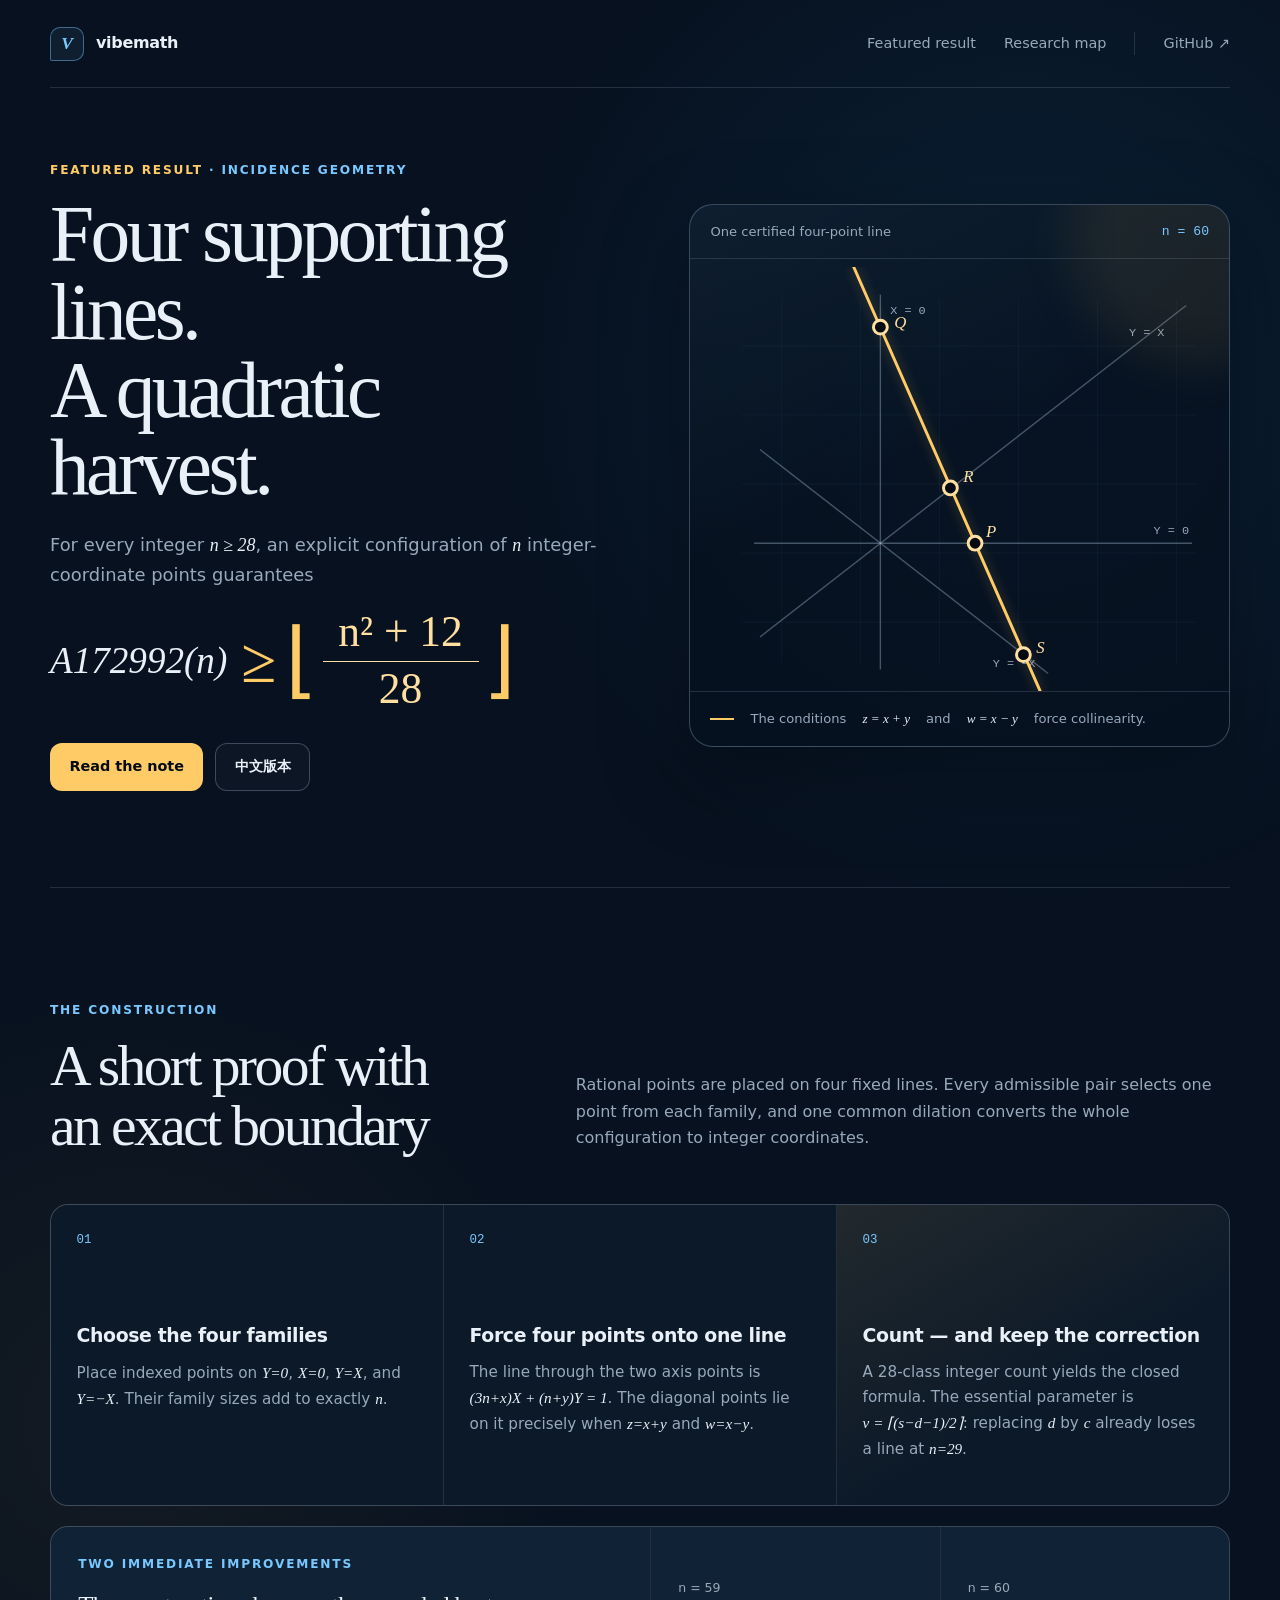
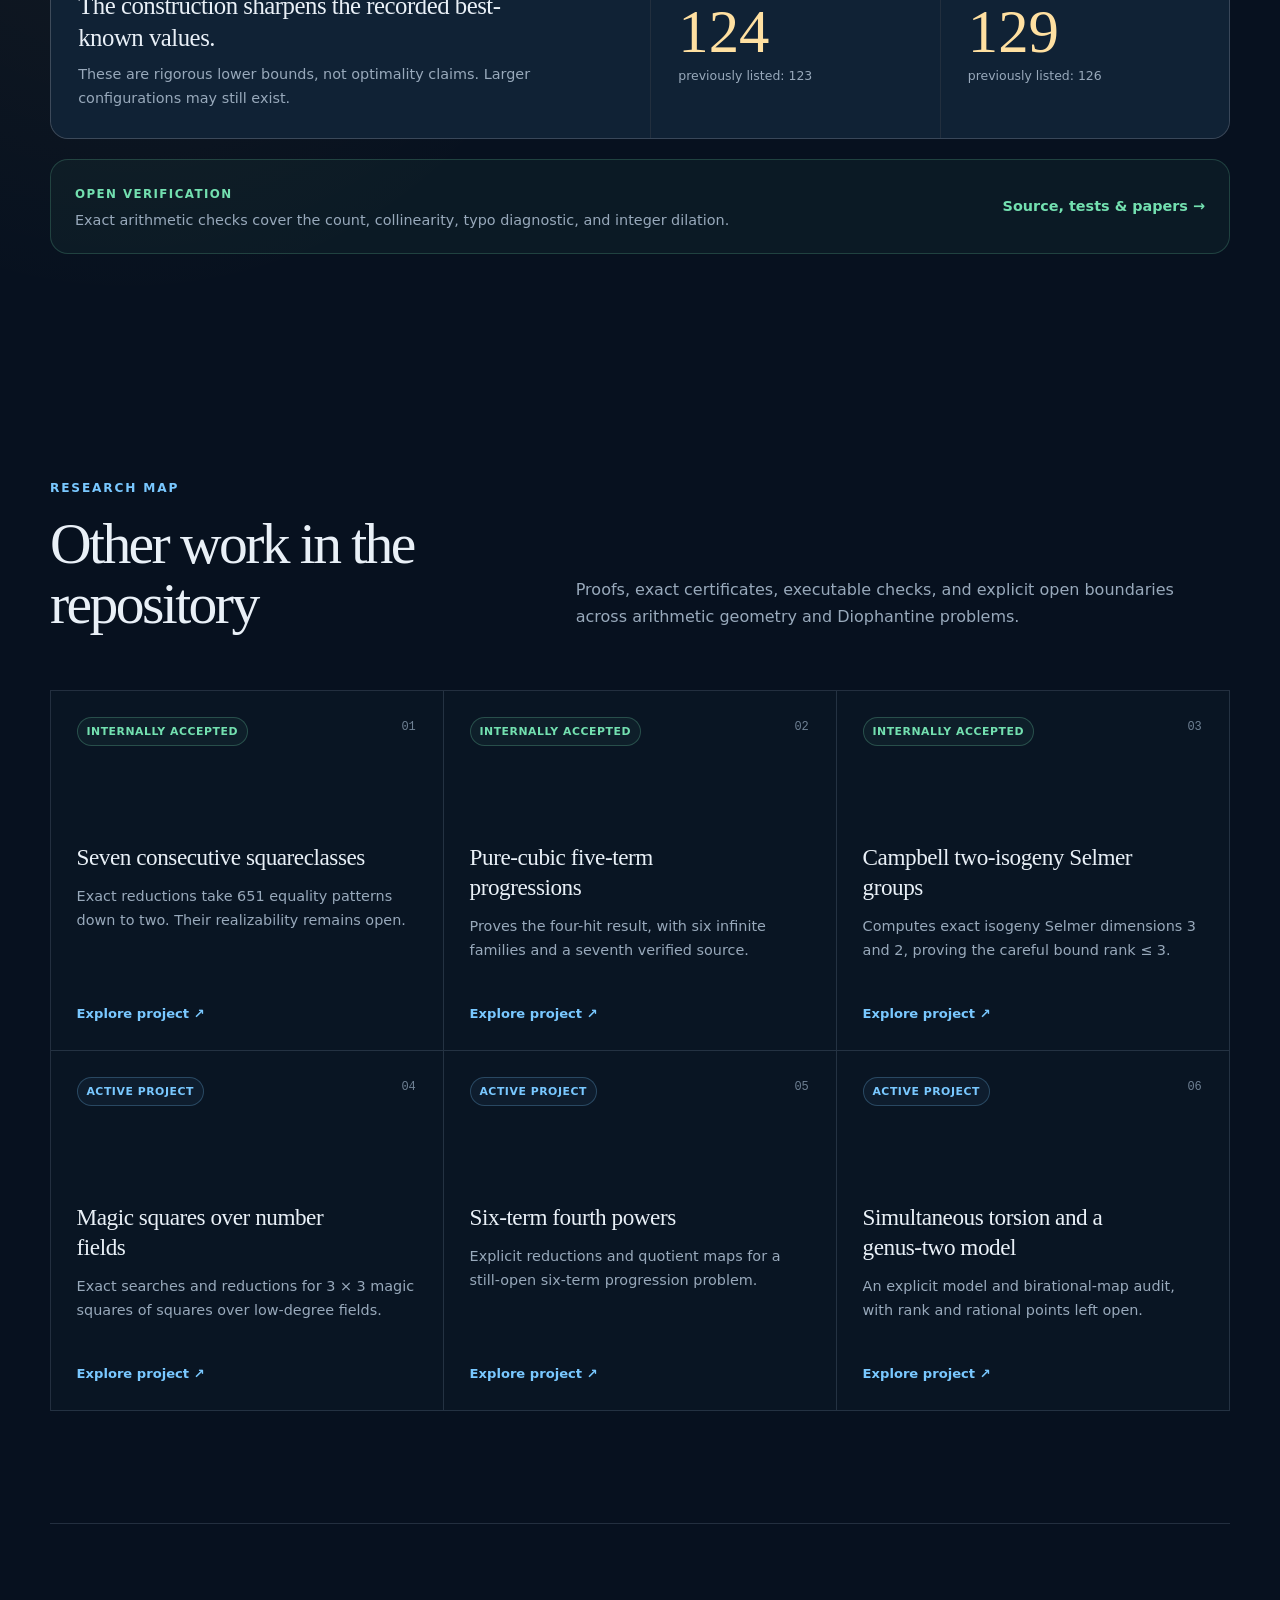
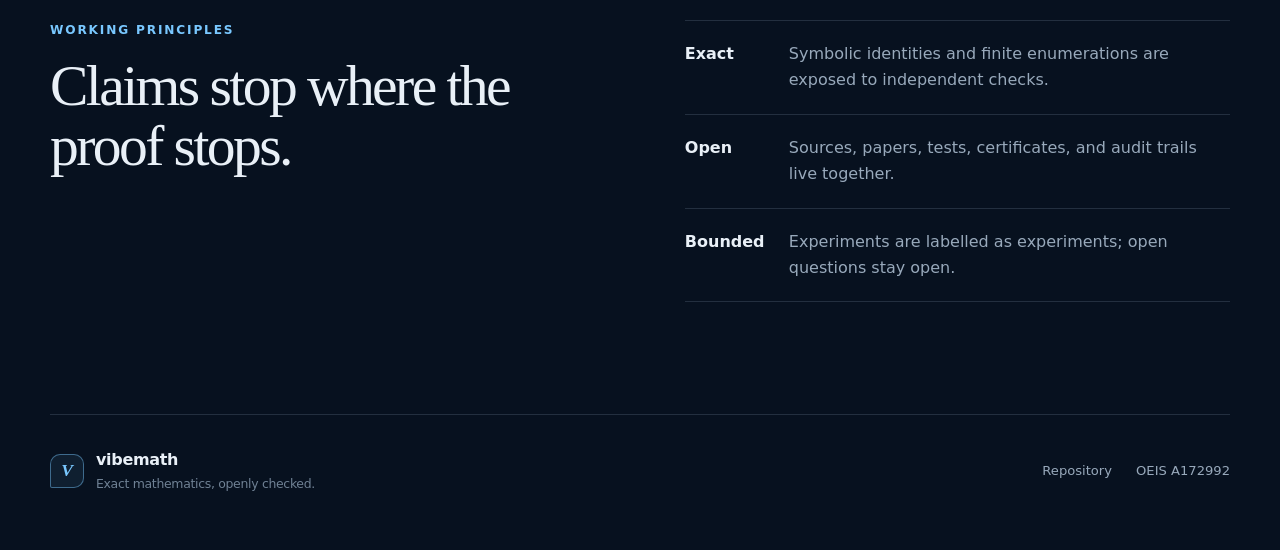
==== docs/index.html @ 11a8ab62 "Add GitHub Pages research site" ====
<!doctype html>
<html lang="en">
  <head>
    <meta charset="utf-8" />
    <meta name="viewport" content="width=device-width, initial-scale=1" />
    <meta name="description" content="Vibemath: open mathematical research, exact certificates, and a new four-point-line construction for OEIS A172992." />
    <meta name="theme-color" content="#07111f" />
    <title>Vibemath — Exact mathematics, openly checked</title>
    <link rel="icon" href="favicon.svg" type="image/svg+xml" />
    <link rel="stylesheet" href="styles.css" />
  </head>
  <body>
    <a class="skip-link" href="#content">Skip to content</a>
    <header class="site-header">
      <a class="brand" href="#top" aria-label="Vibemath home"><span class="brand-mark" aria-hidden="true">V</span><span>vibemath</span></a>
      <nav aria-label="Primary navigation">
        <a href="#result">Featured result</a>
        <a href="#research">Research map</a>
        <a class="nav-github" href="https://github.com/lixiang90/vibemath" rel="noreferrer">GitHub <span aria-hidden="true">↗</span></a>
      </nav>
    </header>

    <main id="content">
      <section class="hero" id="top" aria-labelledby="hero-title">
        <div class="hero-copy">
          <p class="eyebrow"><span>Featured result</span> · Incidence geometry</p>
          <h1 id="hero-title">Four supporting lines.<br />A quadratic harvest.</h1>
          <p class="hero-lede">For every integer <span class="math">n ≥ 28</span>, an explicit configuration of <span class="math">n</span> integer-coordinate points guarantees</p>
          <div class="formula" aria-label="A172992 of n is at least the floor of n squared plus twelve over twenty-eight">
            <span class="math-name">A172992(n)</span><span class="formula-sign">≥</span><span class="floor">⌊</span><span class="fraction"><span>n² + 12</span><span>28</span></span><span class="floor">⌋</span>
          </div>
          <div class="hero-actions">
            <a class="button button-primary" href="papers/a172992-construction.pdf">Read the note</a>
            <a class="button button-secondary" href="papers/a172992-construction-zh.pdf">中文版本</a>
          </div>
        </div>

        <figure class="construction-card" aria-labelledby="construction-caption">
          <div class="diagram-header"><span>One certified four-point line</span><span class="diagram-index">n = 60</span></div>
          <svg viewBox="0 0 520 430" role="img" aria-labelledby="diagram-title diagram-desc">
            <title id="diagram-title">Four supporting lines and one four-point transversal</title>
            <desc id="diagram-desc">Points P, Q, R, and S lie respectively on the horizontal axis, vertical axis, and two diagonal lines. A gold line passes through all four points.</desc>
            <g class="grid-lines" aria-hidden="true">
              <path d="M40 80H500M40 150H500M40 220H500M40 290H500M40 360H500" />
              <path d="M80 32V404M160 32V404M240 32V404M320 32V404M400 32V404M480 32V404" />
            </g>
            <g class="supports" aria-hidden="true">
              <path d="M52 280H496" /><path d="M180 28V408" /><path d="M58 375L490 39" /><path d="M58 185L350 412" />
            </g>
            <g class="support-labels" aria-hidden="true">
              <text x="457" y="271">Y = 0</text><text x="190" y="48">X = 0</text><text x="432" y="70">Y = X</text><text x="294" y="406">Y = −X</text>
            </g>
            <path class="four-line" d="M153 0L342 430" aria-hidden="true" />
            <g class="points">
              <circle cx="276" cy="280" r="7" /><circle cx="180" cy="61" r="7" /><circle cx="251" cy="224" r="7" /><circle cx="325" cy="393" r="7" />
            </g>
            <g class="point-labels" aria-hidden="true">
              <text x="287" y="274">P</text><text x="194" y="62">Q</text><text x="264" y="218">R</text><text x="338" y="391">S</text>
            </g>
          </svg>
          <figcaption id="construction-caption"><span class="legend-line" aria-hidden="true"></span>The conditions <span class="math">z = x + y</span> and <span class="math">w = x − y</span> force collinearity.</figcaption>
        </figure>
      </section>

      <section class="result-section" id="result" aria-labelledby="result-title">
        <div class="section-heading">
          <p class="eyebrow">The construction</p>
          <h2 id="result-title">A short proof with an exact boundary</h2>
          <p>Rational points are placed on four fixed lines. Every admissible pair selects one point from each family, and one common dilation converts the whole configuration to integer coordinates.</p>
        </div>
        <div class="result-grid">
          <article class="proof-card">
            <span class="step">01</span><h3>Choose the four families</h3>
            <p>Place indexed points on <span class="math">Y=0</span>, <span class="math">X=0</span>, <span class="math">Y=X</span>, and <span class="math">Y=−X</span>. Their family sizes add to exactly <span class="math">n</span>.</p>
          </article>
          <article class="proof-card">
            <span class="step">02</span><h3>Force four points onto one line</h3>
            <p>The line through the two axis points is <span class="equation">(3n+x)X + (n+y)Y = 1</span>. The diagonal points lie on it precisely when <span class="math">z=x+y</span> and <span class="math">w=x−y</span>.</p>
          </article>
          <article class="proof-card proof-card-accent">
            <span class="step">03</span><h3>Count — and keep the correction</h3>
            <p>A 28-class integer count yields the closed formula. The essential parameter is <span class="equation">v = ⌈(s−d−1)/2⌉</span>: replacing <span class="math">d</span> by <span class="math">c</span> already loses a line at <span class="math">n=29</span>.</p>
          </article>
        </div>

        <div class="milestones" aria-label="New lower bounds">
          <div class="milestone-copy">
            <p class="eyebrow">Two immediate improvements</p>
            <h3>The construction sharpens the recorded best-known values.</h3>
            <p>These are rigorous lower bounds, not optimality claims. Larger configurations may still exist.</p>
          </div>
          <div class="milestone-stat"><span class="stat-label">n = 59</span><strong>124</strong><span>previously listed: 123</span></div>
          <div class="milestone-stat"><span class="stat-label">n = 60</span><strong>129</strong><span>previously listed: 126</span></div>
        </div>

        <div class="evidence-strip">
          <div><span class="evidence-kicker">Open verification</span><p>Exact arithmetic checks cover the count, collinearity, typo diagnostic, and integer dilation.</p></div>
          <a href="https://github.com/lixiang90/vibemath/tree/main/incidence-geometry/four-tree-orchard" rel="noreferrer">Source, tests &amp; papers <span aria-hidden="true">→</span></a>
        </div>
      </section>

      <section class="research-section" id="research" aria-labelledby="research-title">
        <div class="section-heading research-heading">
          <p class="eyebrow">Research map</p>
          <h2 id="research-title">Other work in the repository</h2>
          <p>Proofs, exact certificates, executable checks, and explicit open boundaries across arithmetic geometry and Diophantine problems.</p>
        </div>
        <div class="research-grid">
          <a class="research-card" href="https://github.com/lixiang90/vibemath/tree/main/square-progressions/seven-consecutive-squareclasses">
            <span class="status status-verified">Internally accepted</span><span class="card-number">01</span><h3>Seven consecutive squareclasses</h3><p>Exact reductions take 651 equality patterns down to two. Their realizability remains open.</p><span class="card-link">Explore project <span aria-hidden="true">↗</span></span>
          </a>
          <a class="research-card" href="https://github.com/lixiang90/vibemath/tree/main/powers-in-progressions/pure-cubic-five-term">
            <span class="status status-verified">Internally accepted</span><span class="card-number">02</span><h3>Pure-cubic five-term progressions</h3><p>Proves the four-hit result, with six infinite families and a seventh verified source.</p><span class="card-link">Explore project <span aria-hidden="true">↗</span></span>
          </a>
          <a class="research-card" href="https://github.com/lixiang90/vibemath/tree/main/elliptic-curve-progressions/campbell-two-isogeny-selmer">
            <span class="status status-verified">Internally accepted</span><span class="card-number">03</span><h3>Campbell two-isogeny Selmer groups</h3><p>Computes exact isogeny Selmer dimensions 3 and 2, proving the careful bound rank ≤ 3.</p><span class="card-link">Explore project <span aria-hidden="true">↗</span></span>
          </a>
          <a class="research-card" href="https://github.com/lixiang90/vibemath/tree/main/square-progressions/magic-squares-over-number-fields">
            <span class="status status-active">Active project</span><span class="card-number">04</span><h3>Magic squares over number fields</h3><p>Exact searches and reductions for 3 × 3 magic squares of squares over low-degree fields.</p><span class="card-link">Explore project <span aria-hidden="true">↗</span></span>
          </a>
          <a class="research-card" href="https://github.com/lixiang90/vibemath/tree/main/powers-in-progressions/fourth-powers-six-term">
            <span class="status status-active">Active project</span><span class="card-number">05</span><h3>Six-term fourth powers</h3><p>Explicit reductions and quotient maps for a still-open six-term progression problem.</p><span class="card-link">Explore project <span aria-hidden="true">↗</span></span>
          </a>
          <a class="research-card" href="https://github.com/lixiang90/vibemath/tree/main/powers-in-progressions/elliptic-simultaneous-torsion-c29">
            <span class="status status-active">Active project</span><span class="card-number">06</span><h3>Simultaneous torsion and a genus-two model</h3><p>An explicit model and birational-map audit, with rank and rational points left open.</p><span class="card-link">Explore project <span aria-hidden="true">↗</span></span>
          </a>
        </div>
      </section>

      <section class="principles" aria-labelledby="principles-title">
        <div><p class="eyebrow">Working principles</p><h2 id="principles-title">Claims stop where the proof stops.</h2></div>
        <div class="principle-list">
          <p><span>Exact</span> Symbolic identities and finite enumerations are exposed to independent checks.</p>
          <p><span>Open</span> Sources, papers, tests, certificates, and audit trails live together.</p>
          <p><span>Bounded</span> Experiments are labelled as experiments; open questions stay open.</p>
        </div>
      </section>
    </main>

    <footer>
      <div class="footer-brand"><span class="brand-mark" aria-hidden="true">V</span><div><strong>vibemath</strong><span>Exact mathematics, openly checked.</span></div></div>
      <div class="footer-links"><a href="https://github.com/lixiang90/vibemath">Repository</a><a href="https://oeis.org/A172992">OEIS A172992</a></div>
    </footer>
  </body>
</html>
---- docs/styles.css ----
:root {
  color-scheme: dark;
  --ink: #e9f0f7;
  --muted: #98a9bb;
  --faint: #6f8194;
  --night: #07111f;
  --night-deep: #040a12;
  --panel: #0c1928;
  --panel-light: #102235;
  --line: rgba(171, 195, 219, 0.17);
  --line-strong: rgba(171, 195, 219, 0.3);
  --blue: #79c8ff;
  --gold: #ffcb66;
  --gold-soft: #ffe0a1;
  --green: #73e0b0;
  --max: 1180px;
  --radius: 18px;
  --shadow: 0 28px 90px rgba(0, 0, 0, 0.28);
}

* { box-sizing: border-box; }
html { scroll-behavior: smooth; }

body {
  margin: 0;
  background:
    radial-gradient(circle at 80% 10%, rgba(31, 126, 192, 0.14), transparent 34rem),
    radial-gradient(circle at 10% 38%, rgba(255, 203, 102, 0.05), transparent 30rem),
    var(--night);
  color: var(--ink);
  font-family: Inter, ui-sans-serif, system-ui, -apple-system, BlinkMacSystemFont, "Segoe UI", sans-serif;
  font-size: 16px;
  line-height: 1.65;
  text-rendering: optimizeLegibility;
}

a { color: inherit; }

.skip-link {
  position: fixed;
  top: 0;
  left: 1rem;
  z-index: 100;
  padding: 0.65rem 1rem;
  background: var(--gold);
  color: var(--night-deep);
  transform: translateY(-120%);
  transition: transform 150ms ease;
}
.skip-link:focus { transform: translateY(0); }

.site-header {
  position: relative;
  z-index: 10;
  display: flex;
  align-items: center;
  justify-content: space-between;
  width: min(calc(100% - 40px), var(--max));
  min-height: 88px;
  margin: 0 auto;
  border-bottom: 1px solid var(--line);
}

.brand, .footer-brand {
  display: flex;
  align-items: center;
  gap: 0.75rem;
  color: var(--ink);
  font-weight: 700;
  letter-spacing: -0.02em;
  text-decoration: none;
}

.brand-mark {
  display: grid;
  width: 34px;
  height: 34px;
  place-items: center;
  border: 1px solid rgba(121, 200, 255, 0.45);
  border-radius: 10px 10px 10px 2px;
  background: rgba(121, 200, 255, 0.08);
  color: var(--blue);
  font-family: Georgia, "Times New Roman", serif;
  font-size: 1.1rem;
  font-style: italic;
}

nav { display: flex; align-items: center; gap: 1.75rem; }
nav a { color: var(--muted); font-size: 0.9rem; text-decoration: none; transition: color 150ms ease; }
nav a:hover, nav a:focus-visible { color: var(--ink); }
.nav-github { padding-left: 1.75rem; border-left: 1px solid var(--line); }
main { overflow: hidden; }

.hero {
  display: grid;
  grid-template-columns: minmax(0, 1.02fr) minmax(420px, 0.98fr);
  gap: clamp(2.5rem, 6vw, 6.25rem);
  align-items: center;
  width: min(calc(100% - 40px), var(--max));
  min-height: 720px;
  margin: 0 auto;
  padding: 72px 0 96px;
}

.eyebrow {
  margin: 0 0 1rem;
  color: var(--blue);
  font-size: 0.76rem;
  font-weight: 700;
  letter-spacing: 0.15em;
  text-transform: uppercase;
}
.eyebrow span { color: var(--gold); }
h1, h2, h3, p { margin-top: 0; }
h1, h2 { font-family: Georgia, "Times New Roman", serif; font-weight: 400; letter-spacing: -0.045em; }
h1 { max-width: 720px; margin-bottom: 1.4rem; font-size: clamp(3.25rem, 6.2vw, 6rem); line-height: 0.98; }
h2 { margin-bottom: 1rem; font-size: clamp(2.4rem, 4.5vw, 4rem); line-height: 1.04; }
h3 { font-size: 1.18rem; line-height: 1.3; letter-spacing: -0.02em; }
.hero-lede { max-width: 610px; margin-bottom: 1.25rem; color: var(--muted); font-size: 1.12rem; }
.math, .equation, .formula { font-family: Georgia, "Times New Roman", serif; }
.math, .equation { color: var(--ink); font-style: italic; }
.equation { white-space: nowrap; }

.formula {
  display: flex;
  align-items: center;
  gap: 0.3rem;
  min-height: 92px;
  margin: 1.3rem 0 2rem;
  color: var(--gold-soft);
  font-size: clamp(2.3rem, 5vw, 4.15rem);
  line-height: 1;
}
.math-name { margin-right: 0.55rem; color: var(--ink); font-size: 0.58em; font-style: italic; }
.formula-sign { margin-right: 0.25rem; color: var(--gold); }
.floor { color: var(--gold); font-size: 1.32em; font-weight: 300; }
.fraction { display: inline-flex; flex-direction: column; align-items: stretch; justify-content: center; font-size: 0.68em; text-align: center; }
.fraction span:first-child { padding: 0 0.36em 0.16em; border-bottom: 1px solid currentColor; }
.fraction span:last-child { padding-top: 0.12em; }

.hero-actions { display: flex; flex-wrap: wrap; gap: 0.75rem; }
.button {
  display: inline-flex;
  min-height: 48px;
  align-items: center;
  justify-content: center;
  padding: 0.7rem 1.15rem;
  border: 1px solid transparent;
  border-radius: 12px;
  font-size: 0.9rem;
  font-weight: 700;
  text-decoration: none;
  transition: transform 150ms ease, border-color 150ms ease, background 150ms ease;
}
.button:hover, .button:focus-visible { transform: translateY(-2px); }
.button-primary { background: var(--gold); color: var(--night-deep); }
.button-primary:hover, .button-primary:focus-visible { background: #ffd77f; }
.button-secondary { border-color: var(--line-strong); background: rgba(255,255,255,0.025); color: var(--ink); }
.button-secondary:hover, .button-secondary:focus-visible { border-color: rgba(121,200,255,0.6); background: rgba(121,200,255,0.07); }

.construction-card {
  position: relative;
  margin: 0;
  overflow: hidden;
  border: 1px solid var(--line-strong);
  border-radius: 24px;
  background: linear-gradient(155deg, rgba(121,200,255,0.07), transparent 45%), rgba(7,17,31,0.78);
  box-shadow: var(--shadow);
}
.construction-card::before { position: absolute; top: -100px; right: -100px; width: 260px; height: 260px; border-radius: 50%; background: rgba(255,203,102,0.08); content: ""; filter: blur(25px); }
.diagram-header, .construction-card figcaption { position: relative; z-index: 2; display: flex; align-items: center; justify-content: space-between; gap: 1rem; padding: 1rem 1.25rem; color: var(--muted); font-size: 0.82rem; }
.diagram-header { border-bottom: 1px solid var(--line); }
.diagram-index { color: var(--blue); font-family: ui-monospace, SFMono-Regular, Consolas, monospace; }
.construction-card svg { display: block; width: 100%; height: auto; padding: 0.5rem 0.8rem 0; }
.grid-lines path { fill: none; stroke: rgba(121,200,255,0.055); stroke-width: 1; }
.supports path { fill: none; stroke: rgba(171,195,219,0.38); stroke-width: 1.4; }
.support-labels text, .point-labels text { fill: var(--muted); font-family: ui-monospace, SFMono-Regular, Consolas, monospace; font-size: 12px; }
.four-line { fill: none; stroke: var(--gold); stroke-linecap: round; stroke-width: 3; filter: drop-shadow(0 0 6px rgba(255,203,102,0.35)); }
.points circle { fill: var(--night-deep); stroke: var(--gold-soft); stroke-width: 3; }
.point-labels text { fill: var(--gold-soft); font-family: Georgia, "Times New Roman", serif; font-size: 17px; font-style: italic; }
.construction-card figcaption { justify-content: flex-start; border-top: 1px solid var(--line); }
.legend-line { width: 24px; height: 2px; flex: 0 0 auto; background: var(--gold); }

.result-section, .research-section, .principles { width: min(calc(100% - 40px), var(--max)); margin: 0 auto; }
.result-section { padding: 112px 0; border-top: 1px solid var(--line); }
.section-heading { display: grid; grid-template-columns: minmax(0,0.8fr) minmax(340px,1.2fr); column-gap: 7vw; align-items: end; margin-bottom: 3rem; }
.section-heading .eyebrow { grid-column: 1 / -1; }
.section-heading h2 { margin-bottom: 0; }
.section-heading > p:last-child { margin-bottom: 0.25rem; color: var(--muted); }

.result-grid { display: grid; grid-template-columns: repeat(3,1fr); gap: 1px; overflow: hidden; border: 1px solid var(--line); border-radius: var(--radius); background: var(--line); }
.proof-card { min-height: 300px; padding: 1.6rem; background: var(--panel); }
.proof-card-accent { background: linear-gradient(150deg, rgba(255,203,102,0.09), transparent 60%), var(--panel); }
.proof-card .step { display: block; margin-bottom: 4.5rem; color: var(--blue); font-family: ui-monospace, SFMono-Regular, Consolas, monospace; font-size: 0.78rem; }
.proof-card h3 { margin-bottom: 0.8rem; }
.proof-card p { margin-bottom: 0; color: var(--muted); font-size: 0.95rem; }

.milestones { display: grid; grid-template-columns: 1.35fr 0.65fr 0.65fr; gap: 1px; margin-top: 1.25rem; overflow: hidden; border: 1px solid var(--line); border-radius: var(--radius); background: var(--line); }
.milestones > div { padding: 1.7rem; background: var(--panel-light); }
.milestone-copy h3 { max-width: 480px; margin-bottom: 0.55rem; font-family: Georgia, "Times New Roman", serif; font-size: 1.55rem; font-weight: 400; }
.milestone-copy p:last-child { margin-bottom: 0; color: var(--muted); font-size: 0.9rem; }
.milestone-stat { display: flex; flex-direction: column; justify-content: center; }
.stat-label, .milestone-stat > span:last-child { color: var(--muted); font-size: 0.78rem; }
.milestone-stat strong { margin: 0.2rem 0; color: var(--gold-soft); font-family: Georgia, "Times New Roman", serif; font-size: 3.8rem; font-weight: 400; line-height: 1; }

.evidence-strip { display: flex; align-items: center; justify-content: space-between; gap: 2rem; margin-top: 1.25rem; padding: 1.25rem 1.5rem; border: 1px solid rgba(115,224,176,0.2); border-radius: var(--radius); background: rgba(115,224,176,0.045); }
.evidence-kicker { color: var(--green); font-size: 0.74rem; font-weight: 700; letter-spacing: 0.12em; text-transform: uppercase; }
.evidence-strip p { margin: 0.2rem 0 0; color: var(--muted); font-size: 0.9rem; }
.evidence-strip a { flex: 0 0 auto; color: var(--green); font-size: 0.9rem; font-weight: 700; text-decoration: none; }

.research-section { padding: 112px 0; }
.research-heading { margin-bottom: 3.5rem; }
.research-grid { display: grid; grid-template-columns: repeat(3,1fr); border-top: 1px solid var(--line); border-left: 1px solid var(--line); }
.research-card { position: relative; min-height: 360px; padding: 1.6rem; border-right: 1px solid var(--line); border-bottom: 1px solid var(--line); background: rgba(12,25,40,0.52); text-decoration: none; transition: background 180ms ease, transform 180ms ease; }
.research-card:hover, .research-card:focus-visible { z-index: 2; background: rgba(16,34,53,0.92); outline: 1px solid rgba(121,200,255,0.4); transform: translateY(-3px); }
.status { display: inline-flex; padding: 0.28rem 0.55rem; border: 1px solid; border-radius: 999px; font-size: 0.68rem; font-weight: 700; letter-spacing: 0.05em; text-transform: uppercase; }
.status-verified { border-color: rgba(115,224,176,0.25); background: rgba(115,224,176,0.05); color: var(--green); }
.status-active { border-color: rgba(121,200,255,0.25); background: rgba(121,200,255,0.05); color: var(--blue); }
.card-number { position: absolute; top: 1.7rem; right: 1.7rem; color: var(--faint); font-family: ui-monospace, SFMono-Regular, Consolas, monospace; font-size: 0.75rem; }
.research-card h3 { max-width: 300px; margin: 6rem 0 0.8rem; font-family: Georgia, "Times New Roman", serif; font-size: 1.45rem; font-weight: 400; }
.research-card p { color: var(--muted); font-size: 0.9rem; }
.card-link { position: absolute; bottom: 1.6rem; left: 1.6rem; color: var(--blue); font-size: 0.82rem; font-weight: 700; }

.principles { display: grid; grid-template-columns: 1fr 1fr; gap: 7vw; align-items: start; padding: 96px 0 112px; border-top: 1px solid var(--line); }
.principles h2 { margin-bottom: 0; }
.principle-list p { display: grid; grid-template-columns: 88px 1fr; gap: 1rem; margin: 0; padding: 1.25rem 0; border-bottom: 1px solid var(--line); color: var(--muted); }
.principle-list p:first-child { border-top: 1px solid var(--line); }
.principle-list span { color: var(--ink); font-weight: 700; }

footer { display: flex; align-items: center; justify-content: space-between; gap: 2rem; width: min(calc(100% - 40px), var(--max)); margin: 0 auto; padding: 2rem 0 3.5rem; border-top: 1px solid var(--line); }
.footer-brand > div { display: flex; flex-direction: column; }
.footer-brand span:last-child { color: var(--faint); font-size: 0.78rem; font-weight: 400; }
.footer-links { display: flex; gap: 1.5rem; }
.footer-links a { color: var(--muted); font-size: 0.82rem; text-decoration: none; }
.footer-links a:hover, .footer-links a:focus-visible { color: var(--ink); }
:focus-visible { outline: 2px solid var(--gold); outline-offset: 4px; }

@media (max-width: 960px) {
  .hero { grid-template-columns: 1fr; min-height: auto; padding-top: 64px; }
  .hero-copy { max-width: 760px; }
  .construction-card { width: min(100%,650px); margin: 0 auto; }
  .section-heading, .principles { grid-template-columns: 1fr; gap: 1rem; }
  .section-heading > p:last-child { max-width: 680px; }
  .result-grid, .research-grid { grid-template-columns: repeat(2,1fr); }
  .proof-card:last-child { grid-column: 1 / -1; }
  .milestones { grid-template-columns: 1.25fr 0.75fr; }
  .milestone-copy { grid-row: span 2; }
}

@media (max-width: 680px) {
  .site-header { min-height: 72px; }
  nav { gap: 1rem; }
  nav a:not(.nav-github) { display: none; }
  .nav-github { padding-left: 0; border-left: 0; }
  .hero, .result-section, .research-section, .principles { width: min(calc(100% - 28px),var(--max)); }
  .hero { gap: 3rem; padding: 52px 0 72px; }
  h1 { font-size: clamp(3rem,14vw,4.2rem); }
  .formula { font-size: clamp(2rem,10vw,3.2rem); }
  .math-name { display: none; }
  .construction-card svg { padding-inline: 0; }
  .result-section, .research-section { padding: 80px 0; }
  .result-grid, .research-grid, .milestones { grid-template-columns: 1fr; }
  .proof-card:last-child, .milestone-copy { grid-column: auto; grid-row: auto; }
  .proof-card { min-height: 270px; }
  .proof-card .step { margin-bottom: 3rem; }
  .milestone-stat { min-height: 160px; }
  .evidence-strip { align-items: flex-start; flex-direction: column; }
  .research-card { min-height: 330px; }
  .principles { padding: 72px 0 80px; }
  footer { align-items: flex-start; flex-direction: column; width: min(calc(100% - 28px),var(--max)); }
}

@media (prefers-reduced-motion: reduce) {
  *, *::before, *::after { scroll-behavior: auto !important; transition-duration: 0.01ms !important; }
}
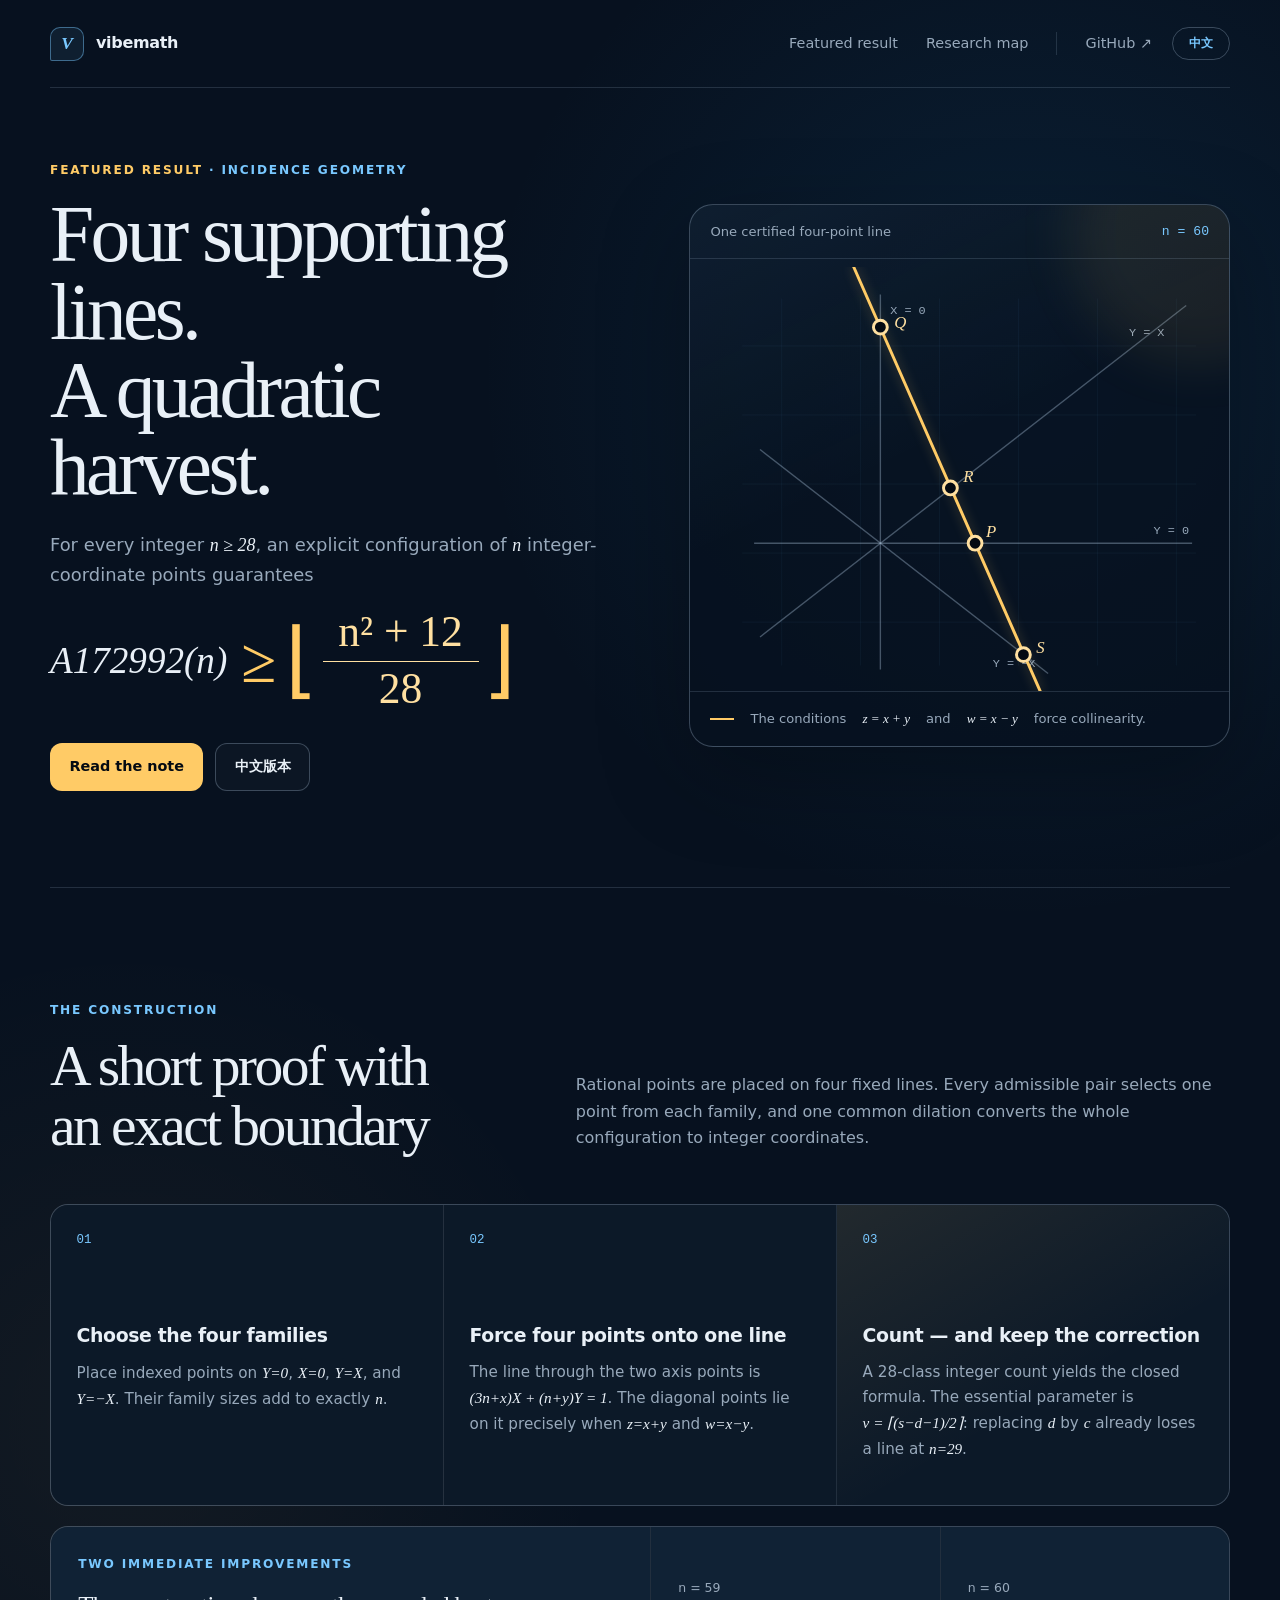
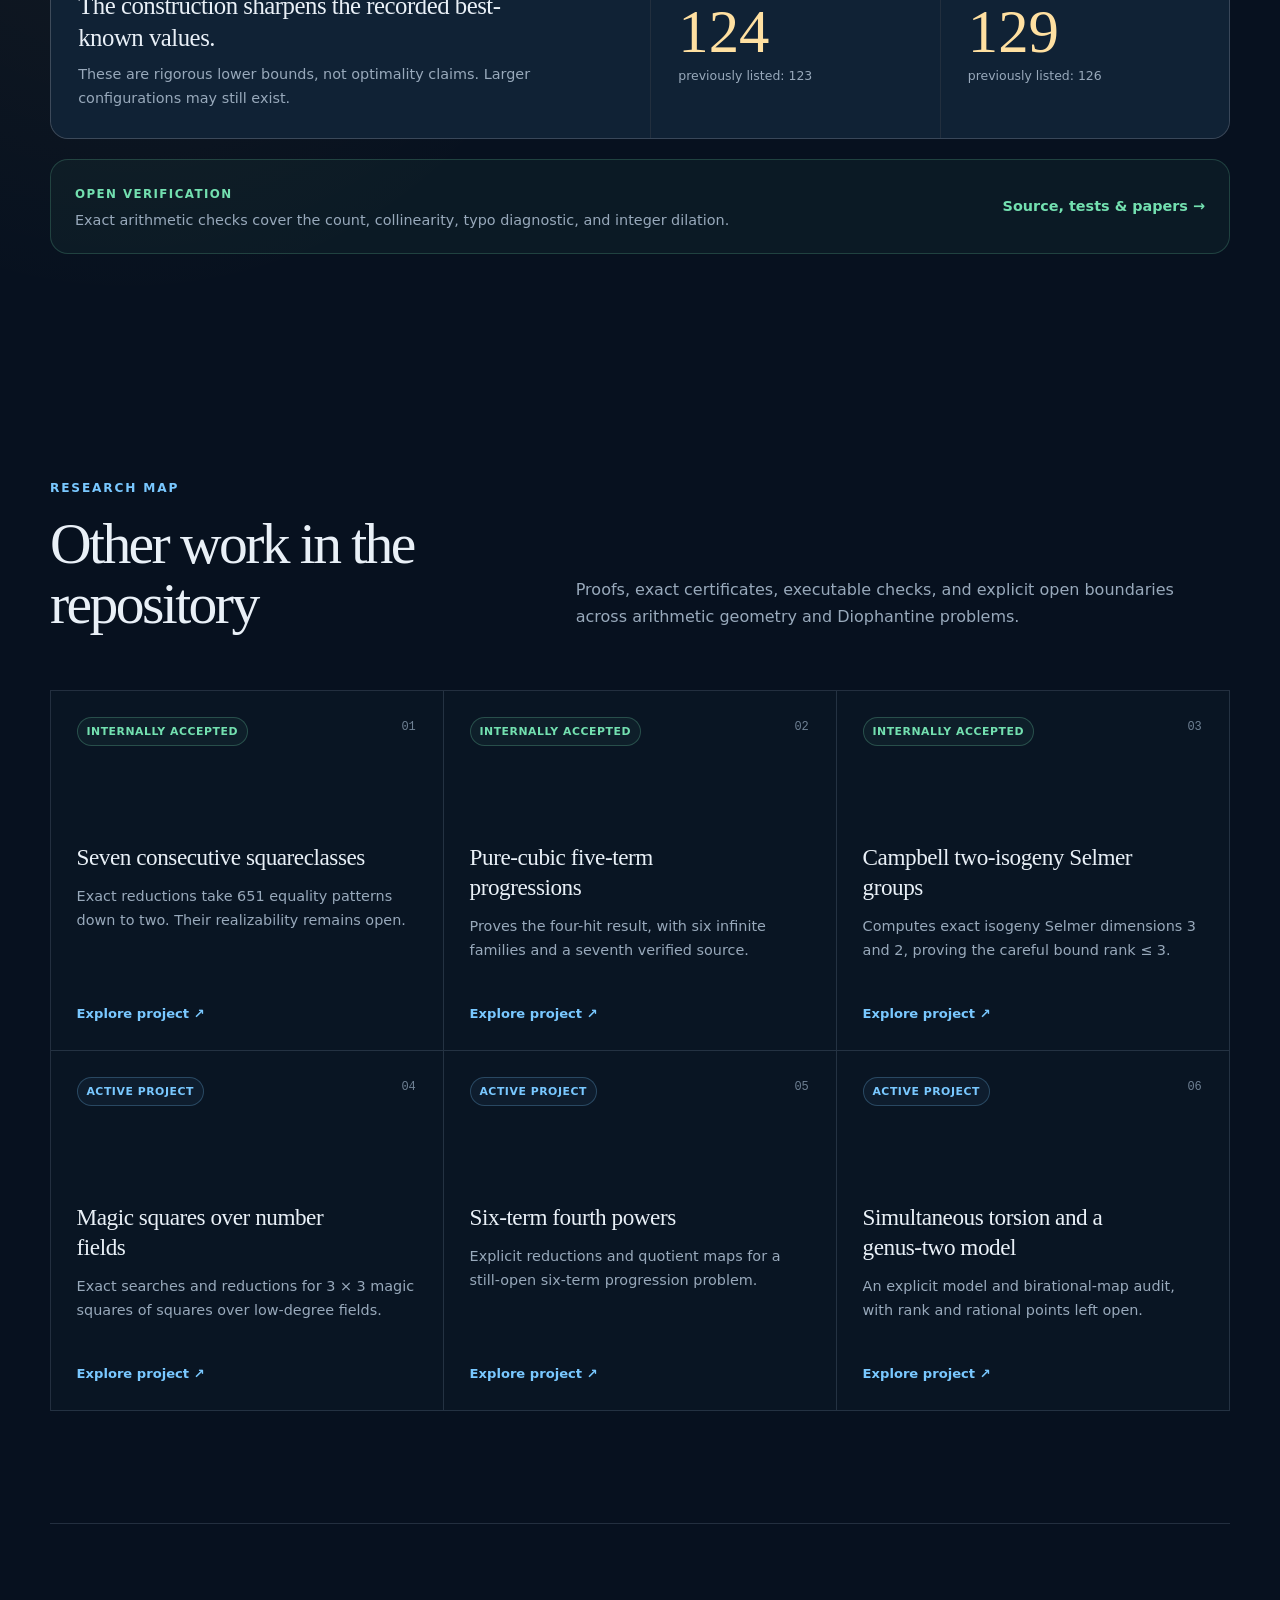
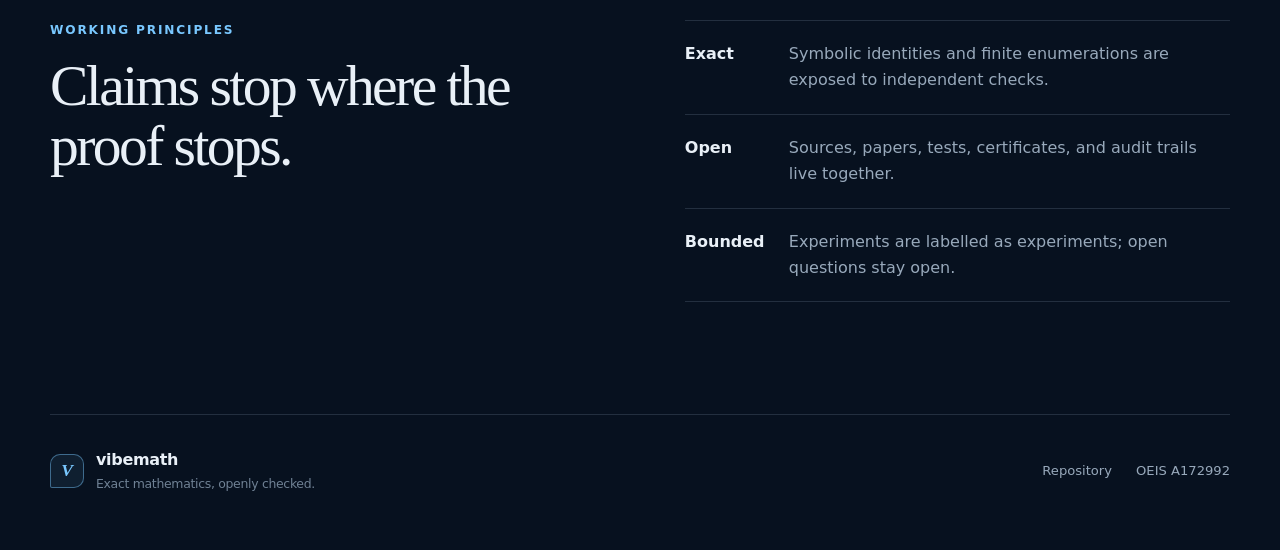
==== commit 2f03c383: "Add Chinese localization for GitHub Pages" ====
--- a/docs/index.html
+++ b/docs/index.html
@@ -6,6 +6,10 @@
     <meta name="description" content="Vibemath: open mathematical research, exact certificates, and a new four-point-line construction for OEIS A172992." />
     <meta name="theme-color" content="#07111f" />
     <title>Vibemath — Exact mathematics, openly checked</title>
+    <link rel="canonical" href="https://lixiang90.github.io/vibemath/" />
+    <link rel="alternate" hreflang="en" href="https://lixiang90.github.io/vibemath/" />
+    <link rel="alternate" hreflang="zh-CN" href="https://lixiang90.github.io/vibemath/zh/" />
+    <link rel="alternate" hreflang="x-default" href="https://lixiang90.github.io/vibemath/" />
     <link rel="icon" href="favicon.svg" type="image/svg+xml" />
     <link rel="stylesheet" href="styles.css" />
   </head>
@@ -13,11 +17,14 @@
     <a class="skip-link" href="#content">Skip to content</a>
     <header class="site-header">
       <a class="brand" href="#top" aria-label="Vibemath home"><span class="brand-mark" aria-hidden="true">V</span><span>vibemath</span></a>
-      <nav aria-label="Primary navigation">
-        <a href="#result">Featured result</a>
-        <a href="#research">Research map</a>
-        <a class="nav-github" href="https://github.com/lixiang90/vibemath" rel="noreferrer">GitHub <span aria-hidden="true">↗</span></a>
-      </nav>
+      <div class="header-actions">
+        <nav aria-label="Primary navigation">
+          <a href="#result">Featured result</a>
+          <a href="#research">Research map</a>
+          <a class="nav-github" href="https://github.com/lixiang90/vibemath" rel="noreferrer">GitHub <span aria-hidden="true">↗</span></a>
+        </nav>
+        <a class="language-switch" href="zh/" lang="zh-CN" hreflang="zh-CN" aria-label="切换到中文">中文</a>
+      </div>
     </header>
 
     <main id="content">
--- a/docs/styles.css
+++ b/docs/styles.css
@@ -85,11 +85,29 @@
   font-style: italic;
 }
 
+.header-actions { display: flex; align-items: center; gap: 1.25rem; }
 nav { display: flex; align-items: center; gap: 1.75rem; }
 nav a { color: var(--muted); font-size: 0.9rem; text-decoration: none; transition: color 150ms ease; }
 nav a:hover, nav a:focus-visible { color: var(--ink); }
 .nav-github { padding-left: 1.75rem; border-left: 1px solid var(--line); }
+.language-switch {
+  min-width: 58px;
+  padding: 0.35rem 0.7rem;
+  border: 1px solid var(--line-strong);
+  border-radius: 999px;
+  color: var(--blue);
+  font-size: 0.78rem;
+  font-weight: 700;
+  text-align: center;
+  text-decoration: none;
+  transition: border-color 150ms ease, background 150ms ease, color 150ms ease;
+}
+.language-switch:hover, .language-switch:focus-visible { border-color: rgba(121,200,255,0.62); background: rgba(121,200,255,0.08); color: var(--ink); }
 main { overflow: hidden; }
+
+html[lang="zh-CN"] body { font-family: "Microsoft YaHei", "PingFang SC", "Noto Sans CJK SC", system-ui, sans-serif; }
+html[lang="zh-CN"] h1, html[lang="zh-CN"] h2, html[lang="zh-CN"] .milestone-copy h3, html[lang="zh-CN"] .research-card h3 { font-family: "Songti SC", "SimSun", "Noto Serif CJK SC", Georgia, serif; letter-spacing: -0.025em; }
+html[lang="zh-CN"] .eyebrow, html[lang="zh-CN"] .status, html[lang="zh-CN"] .evidence-kicker { letter-spacing: 0.1em; }
 
 .hero {
   display: grid;
@@ -249,6 +267,7 @@
 
 @media (max-width: 680px) {
   .site-header { min-height: 72px; }
+  .header-actions { gap: 0.75rem; }
   nav { gap: 1rem; }
   nav a:not(.nav-github) { display: none; }
   .nav-github { padding-left: 0; border-left: 0; }
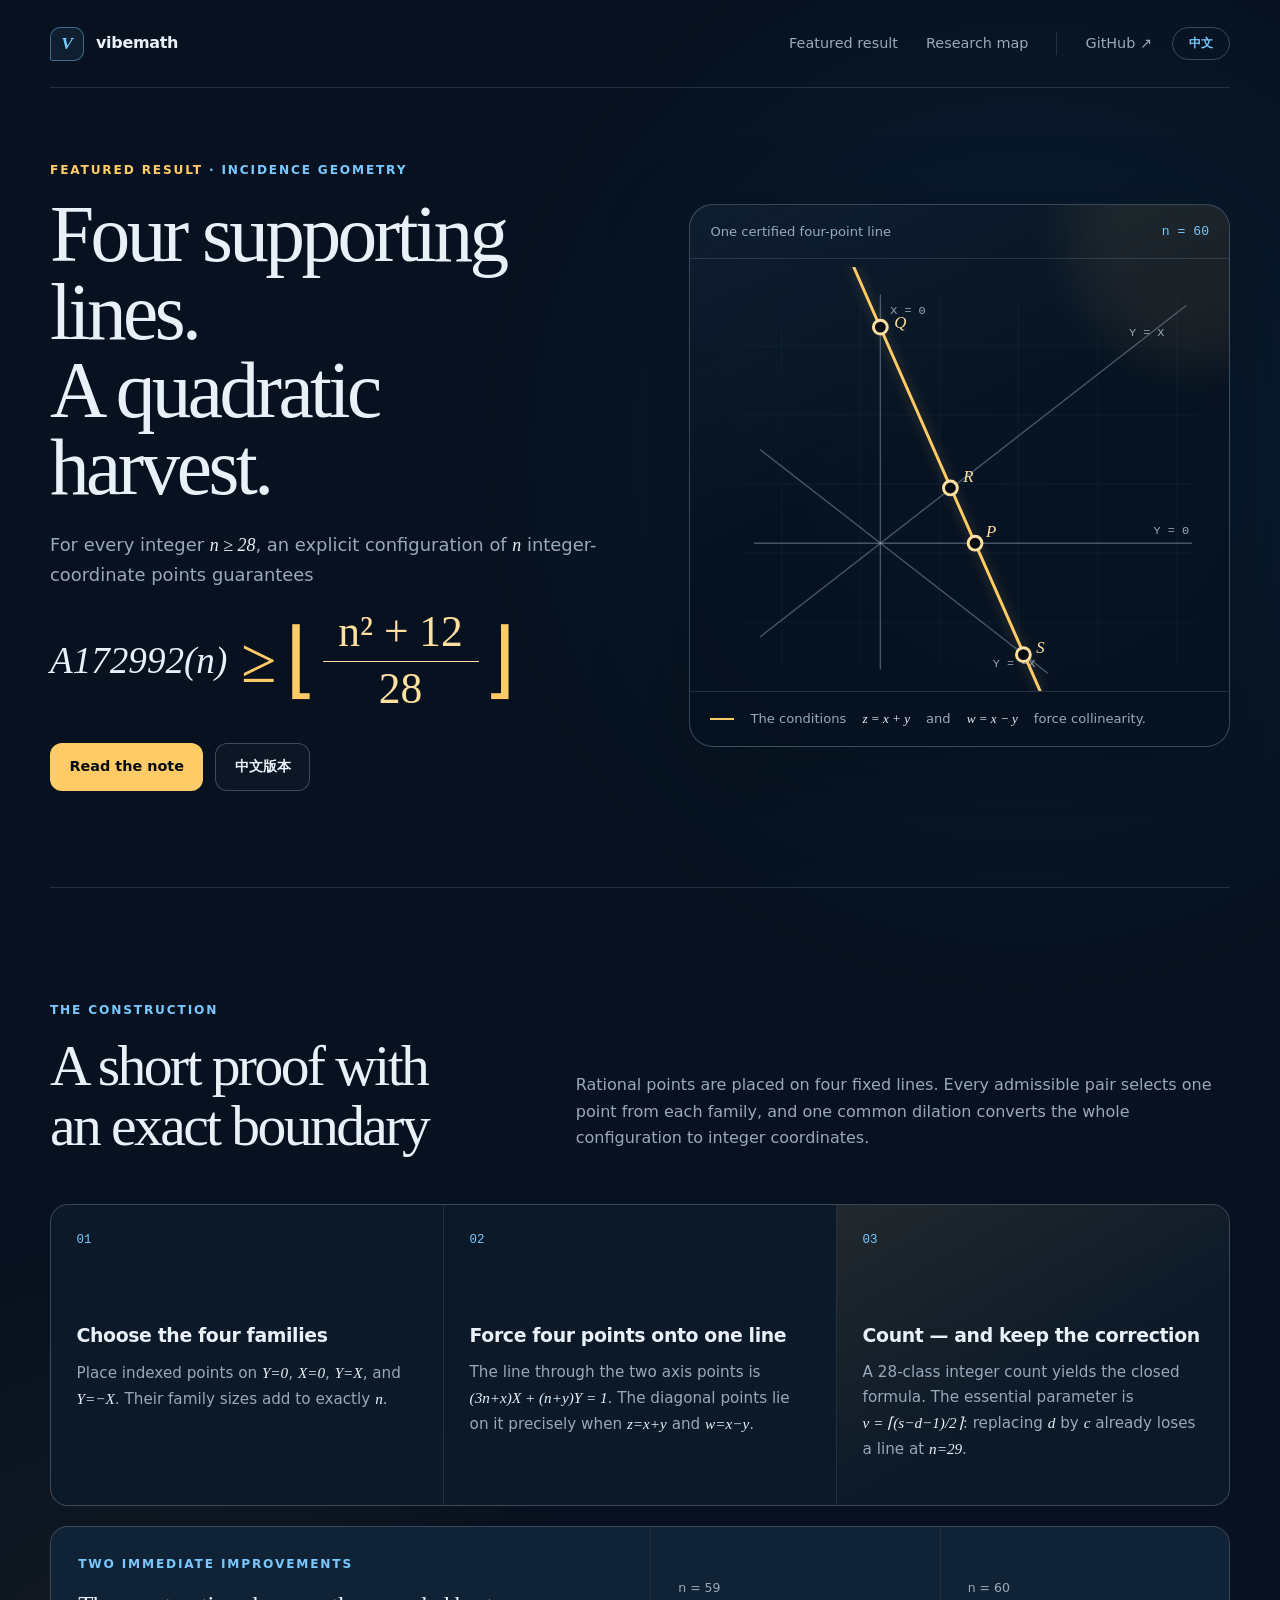
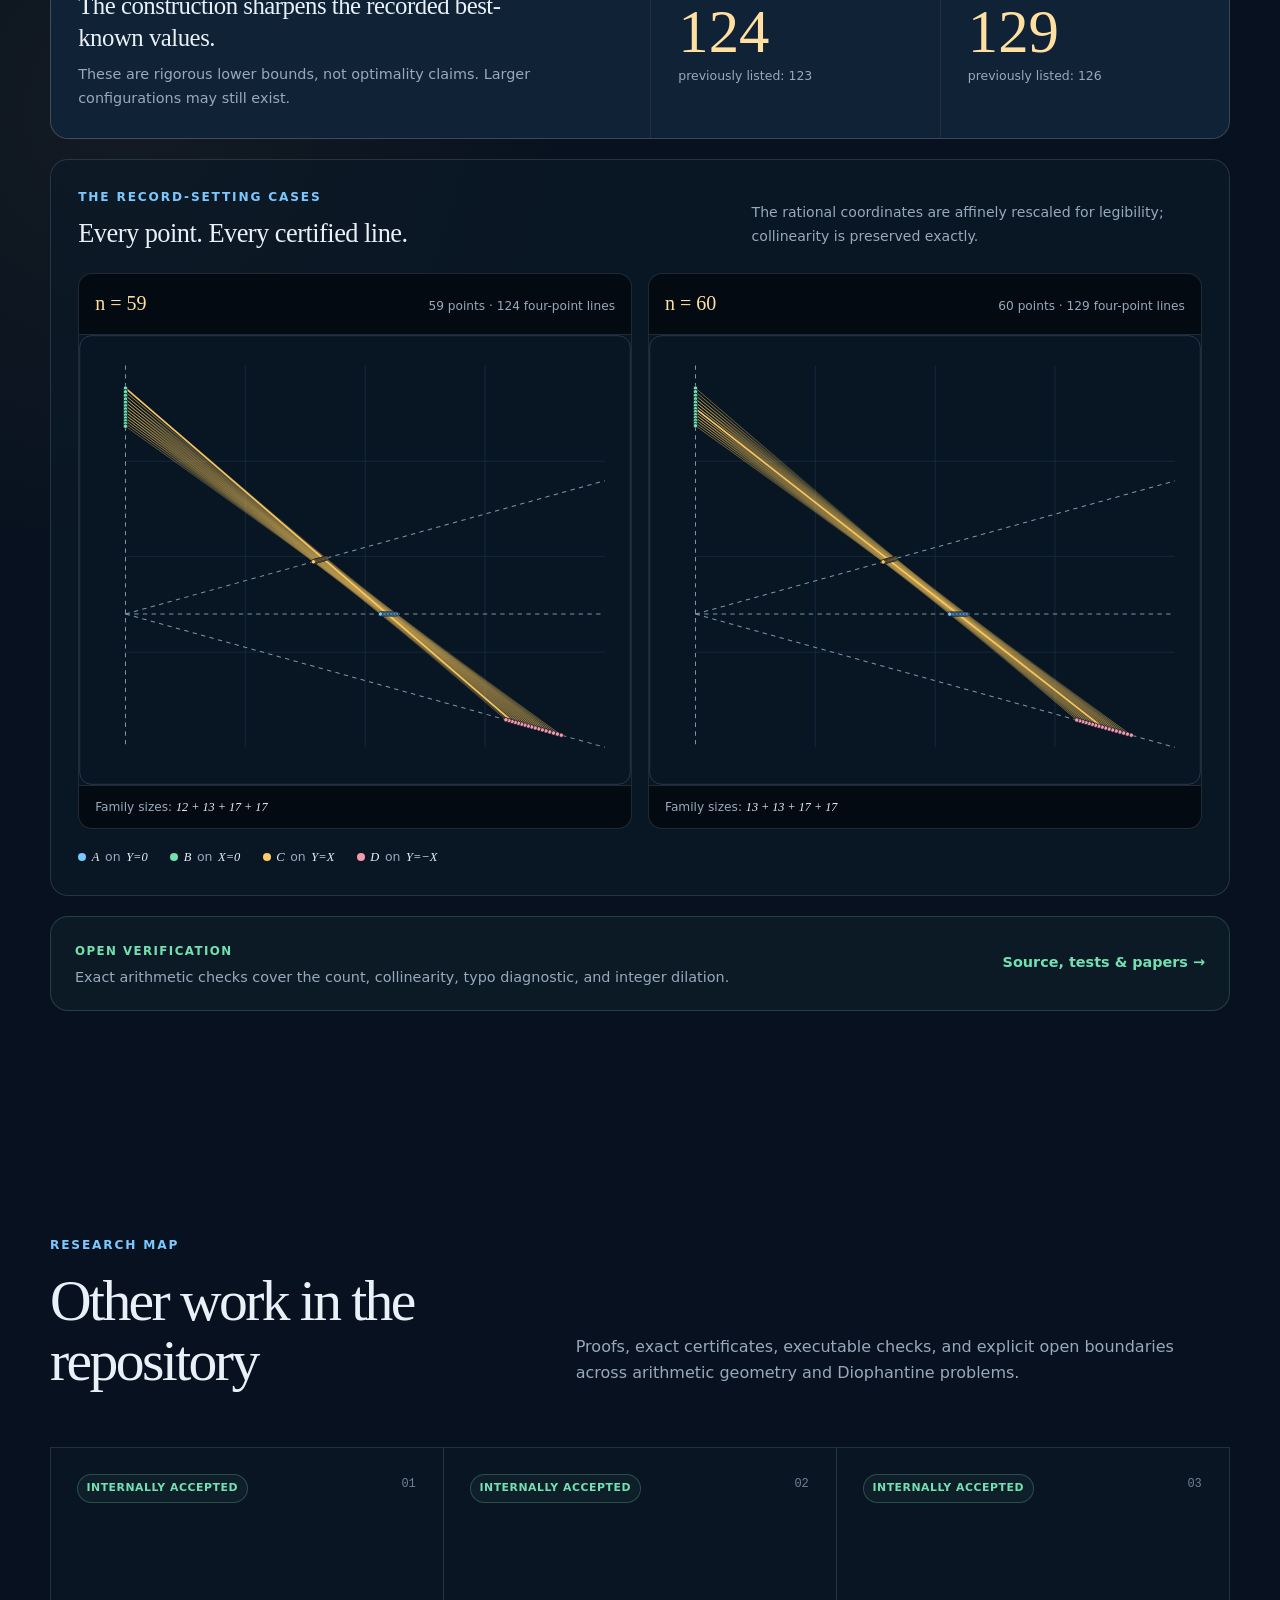
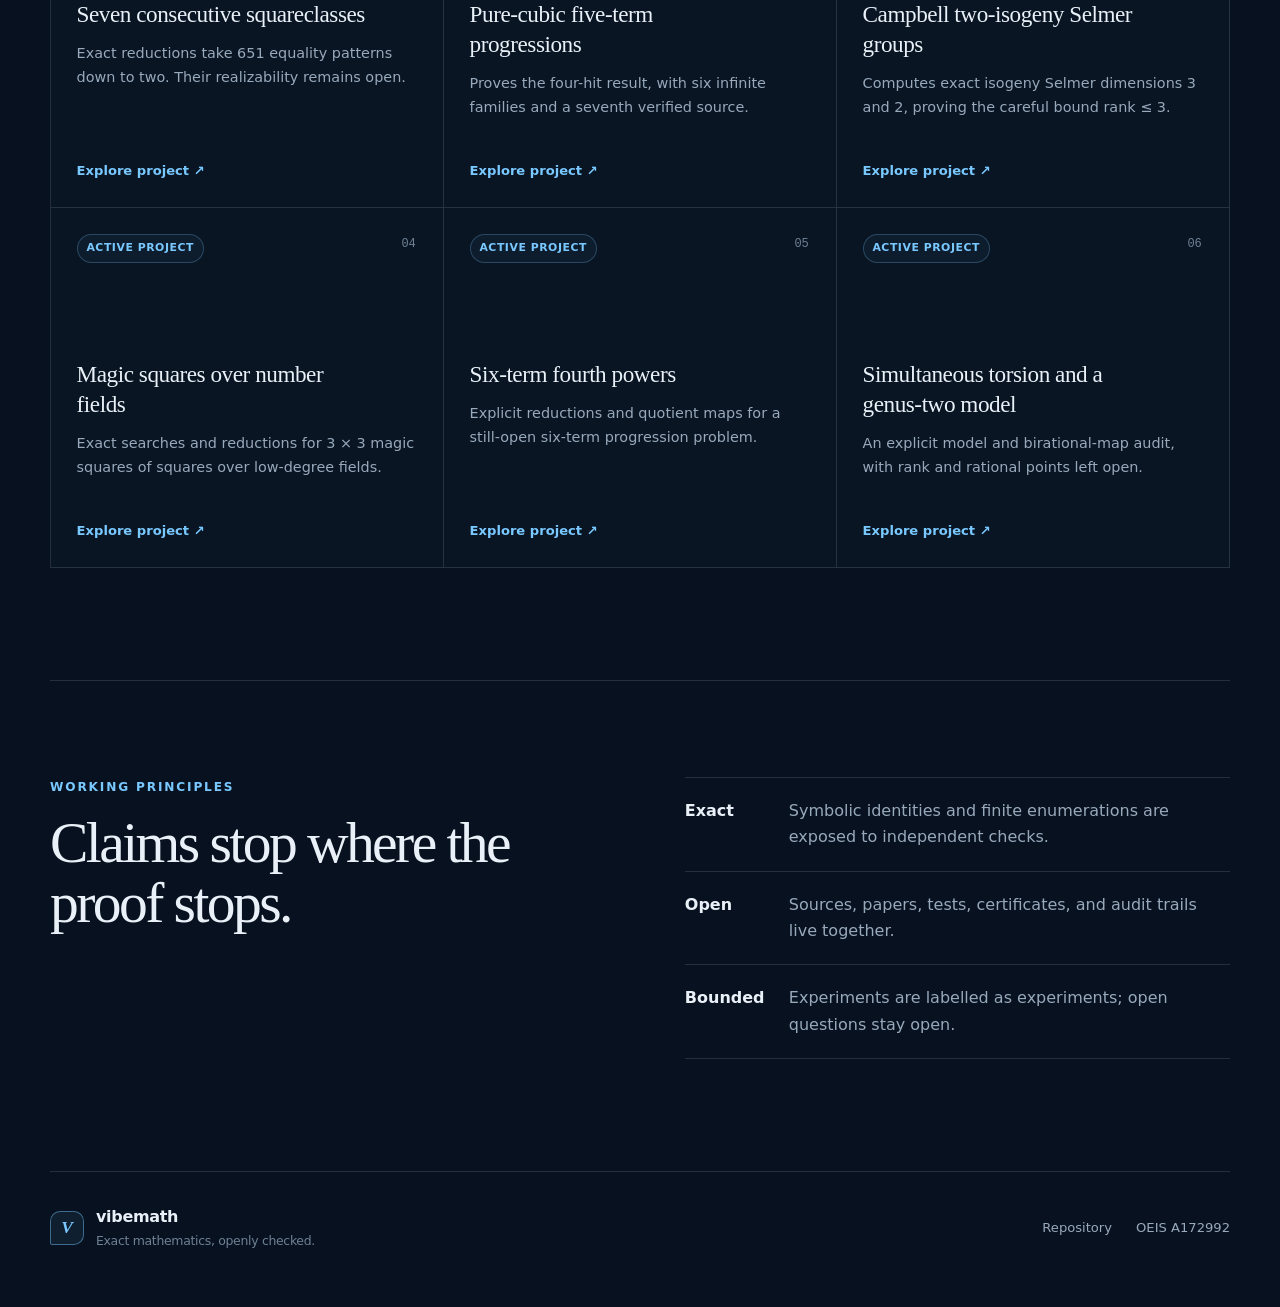
==== commit c16c6e49: "Draw the n=59 and n=60 orchard configurations" ====
--- a/docs/index.html
+++ b/docs/index.html
@@ -100,6 +100,31 @@
           <div class="milestone-stat"><span class="stat-label">n = 60</span><strong>129</strong><span>previously listed: 126</span></div>
         </div>
 
+        <section class="configuration-gallery" aria-labelledby="configuration-title">
+          <div class="configuration-heading">
+            <div><p class="eyebrow">The record-setting cases</p><h3 id="configuration-title">Every point. Every certified line.</h3></div>
+            <p>The rational coordinates are affinely rescaled for legibility; collinearity is preserved exactly.</p>
+          </div>
+          <div class="configuration-grid">
+            <figure class="configuration-figure">
+              <div class="configuration-label"><strong>n = 59</strong><span>59 points · 124 four-point lines</span></div>
+              <a href="assets/four-tree-orchard-59.svg" aria-label="Open the full n equals 59 configuration"><img src="assets/four-tree-orchard-59.svg" alt="The complete n equals 59 configuration on four supporting lines, with 124 certified four-point lines." width="760" height="620" /></a>
+              <figcaption>Family sizes: <span class="math">12 + 13 + 17 + 17</span></figcaption>
+            </figure>
+            <figure class="configuration-figure">
+              <div class="configuration-label"><strong>n = 60</strong><span>60 points · 129 four-point lines</span></div>
+              <a href="assets/four-tree-orchard-60.svg" aria-label="Open the full n equals 60 configuration"><img src="assets/four-tree-orchard-60.svg" alt="The complete n equals 60 configuration on four supporting lines, with 129 certified four-point lines." width="760" height="620" /></a>
+              <figcaption>Family sizes: <span class="math">13 + 13 + 17 + 17</span></figcaption>
+            </figure>
+          </div>
+          <div class="family-legend" aria-label="Point family legend">
+            <span><i class="family-a" aria-hidden="true"></i><span class="math">A</span> on <span class="math">Y=0</span></span>
+            <span><i class="family-b" aria-hidden="true"></i><span class="math">B</span> on <span class="math">X=0</span></span>
+            <span><i class="family-c" aria-hidden="true"></i><span class="math">C</span> on <span class="math">Y=X</span></span>
+            <span><i class="family-d" aria-hidden="true"></i><span class="math">D</span> on <span class="math">Y=−X</span></span>
+          </div>
+        </section>
+
         <div class="evidence-strip">
           <div><span class="evidence-kicker">Open verification</span><p>Exact arithmetic checks cover the count, collinearity, typo diagnostic, and integer dilation.</p></div>
           <a href="https://github.com/lixiang90/vibemath/tree/main/incidence-geometry/four-tree-orchard" rel="noreferrer">Source, tests &amp; papers <span aria-hidden="true">→</span></a>
--- a/docs/styles.css
+++ b/docs/styles.css
@@ -221,6 +221,27 @@
 .stat-label, .milestone-stat > span:last-child { color: var(--muted); font-size: 0.78rem; }
 .milestone-stat strong { margin: 0.2rem 0; color: var(--gold-soft); font-family: Georgia, "Times New Roman", serif; font-size: 3.8rem; font-weight: 400; line-height: 1; }
 
+.configuration-gallery { margin-top: 1.25rem; padding: 1.7rem; border: 1px solid var(--line); border-radius: var(--radius); background: rgba(12,25,40,0.64); }
+.configuration-heading { display: grid; grid-template-columns: 1fr minmax(280px,0.72fr); gap: 3rem; align-items: end; margin-bottom: 1.4rem; }
+.configuration-heading .eyebrow { margin-bottom: 0.55rem; }
+.configuration-heading h3 { margin-bottom: 0; font-family: Georgia, "Times New Roman", serif; font-size: 1.65rem; font-weight: 400; }
+.configuration-heading > p { margin-bottom: 0.15rem; color: var(--muted); font-size: 0.88rem; }
+.configuration-grid { display: grid; grid-template-columns: repeat(2,1fr); gap: 1rem; }
+.configuration-figure { margin: 0; overflow: hidden; border: 1px solid var(--line); border-radius: 14px; background: var(--night-deep); }
+.configuration-label { display: flex; align-items: baseline; justify-content: space-between; gap: 1rem; padding: 0.85rem 1rem; border-bottom: 1px solid var(--line); }
+.configuration-label strong { color: var(--gold-soft); font-family: Georgia, "Times New Roman", serif; font-size: 1.25rem; font-weight: 400; }
+.configuration-label span, .configuration-figure figcaption { color: var(--muted); font-size: 0.76rem; }
+.configuration-figure a { display: block; background: #081523; }
+.configuration-figure img { display: block; width: 100%; height: auto; }
+.configuration-figure figcaption { padding: 0.7rem 1rem; border-top: 1px solid var(--line); }
+.family-legend { display: flex; flex-wrap: wrap; gap: 0.75rem 1.4rem; padding-top: 1.1rem; color: var(--muted); font-size: 0.78rem; }
+.family-legend > span { display: inline-flex; align-items: center; gap: 0.35rem; }
+.family-legend i { width: 8px; height: 8px; border-radius: 50%; }
+.family-legend .family-a { background: #79c8ff; }
+.family-legend .family-b { background: #73e0b0; }
+.family-legend .family-c { background: #ffcb66; }
+.family-legend .family-d { background: #f49aaf; }
+
 .evidence-strip { display: flex; align-items: center; justify-content: space-between; gap: 2rem; margin-top: 1.25rem; padding: 1.25rem 1.5rem; border: 1px solid rgba(115,224,176,0.2); border-radius: var(--radius); background: rgba(115,224,176,0.045); }
 .evidence-kicker { color: var(--green); font-size: 0.74rem; font-weight: 700; letter-spacing: 0.12em; text-transform: uppercase; }
 .evidence-strip p { margin: 0.2rem 0 0; color: var(--muted); font-size: 0.9rem; }
@@ -258,6 +279,7 @@
   .hero-copy { max-width: 760px; }
   .construction-card { width: min(100%,650px); margin: 0 auto; }
   .section-heading, .principles { grid-template-columns: 1fr; gap: 1rem; }
+  .configuration-heading { grid-template-columns: 1fr; gap: 0.5rem; }
   .section-heading > p:last-child { max-width: 680px; }
   .result-grid, .research-grid { grid-template-columns: repeat(2,1fr); }
   .proof-card:last-child { grid-column: 1 / -1; }
@@ -279,6 +301,8 @@
   .construction-card svg { padding-inline: 0; }
   .result-section, .research-section { padding: 80px 0; }
   .result-grid, .research-grid, .milestones { grid-template-columns: 1fr; }
+  .configuration-gallery { padding: 1rem; }
+  .configuration-grid { grid-template-columns: 1fr; }
   .proof-card:last-child, .milestone-copy { grid-column: auto; grid-row: auto; }
   .proof-card { min-height: 270px; }
   .proof-card .step { margin-bottom: 3rem; }
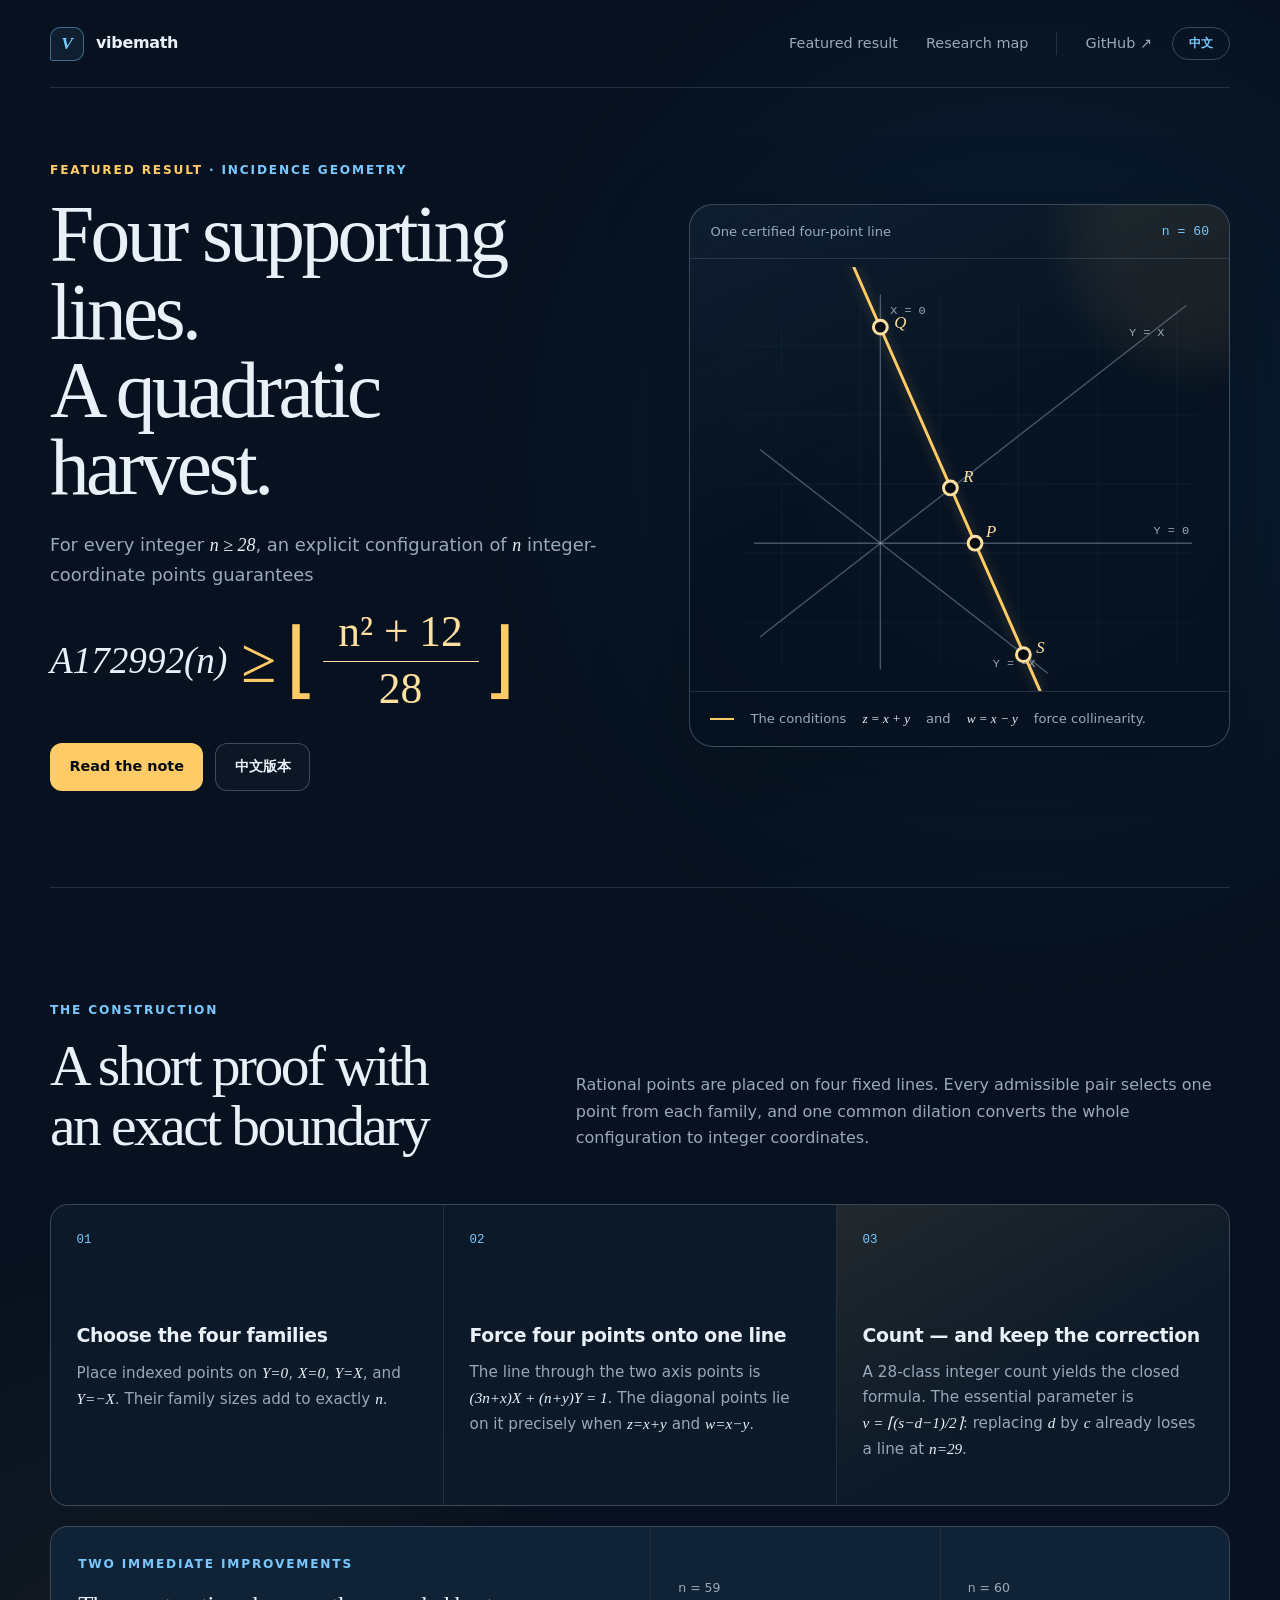
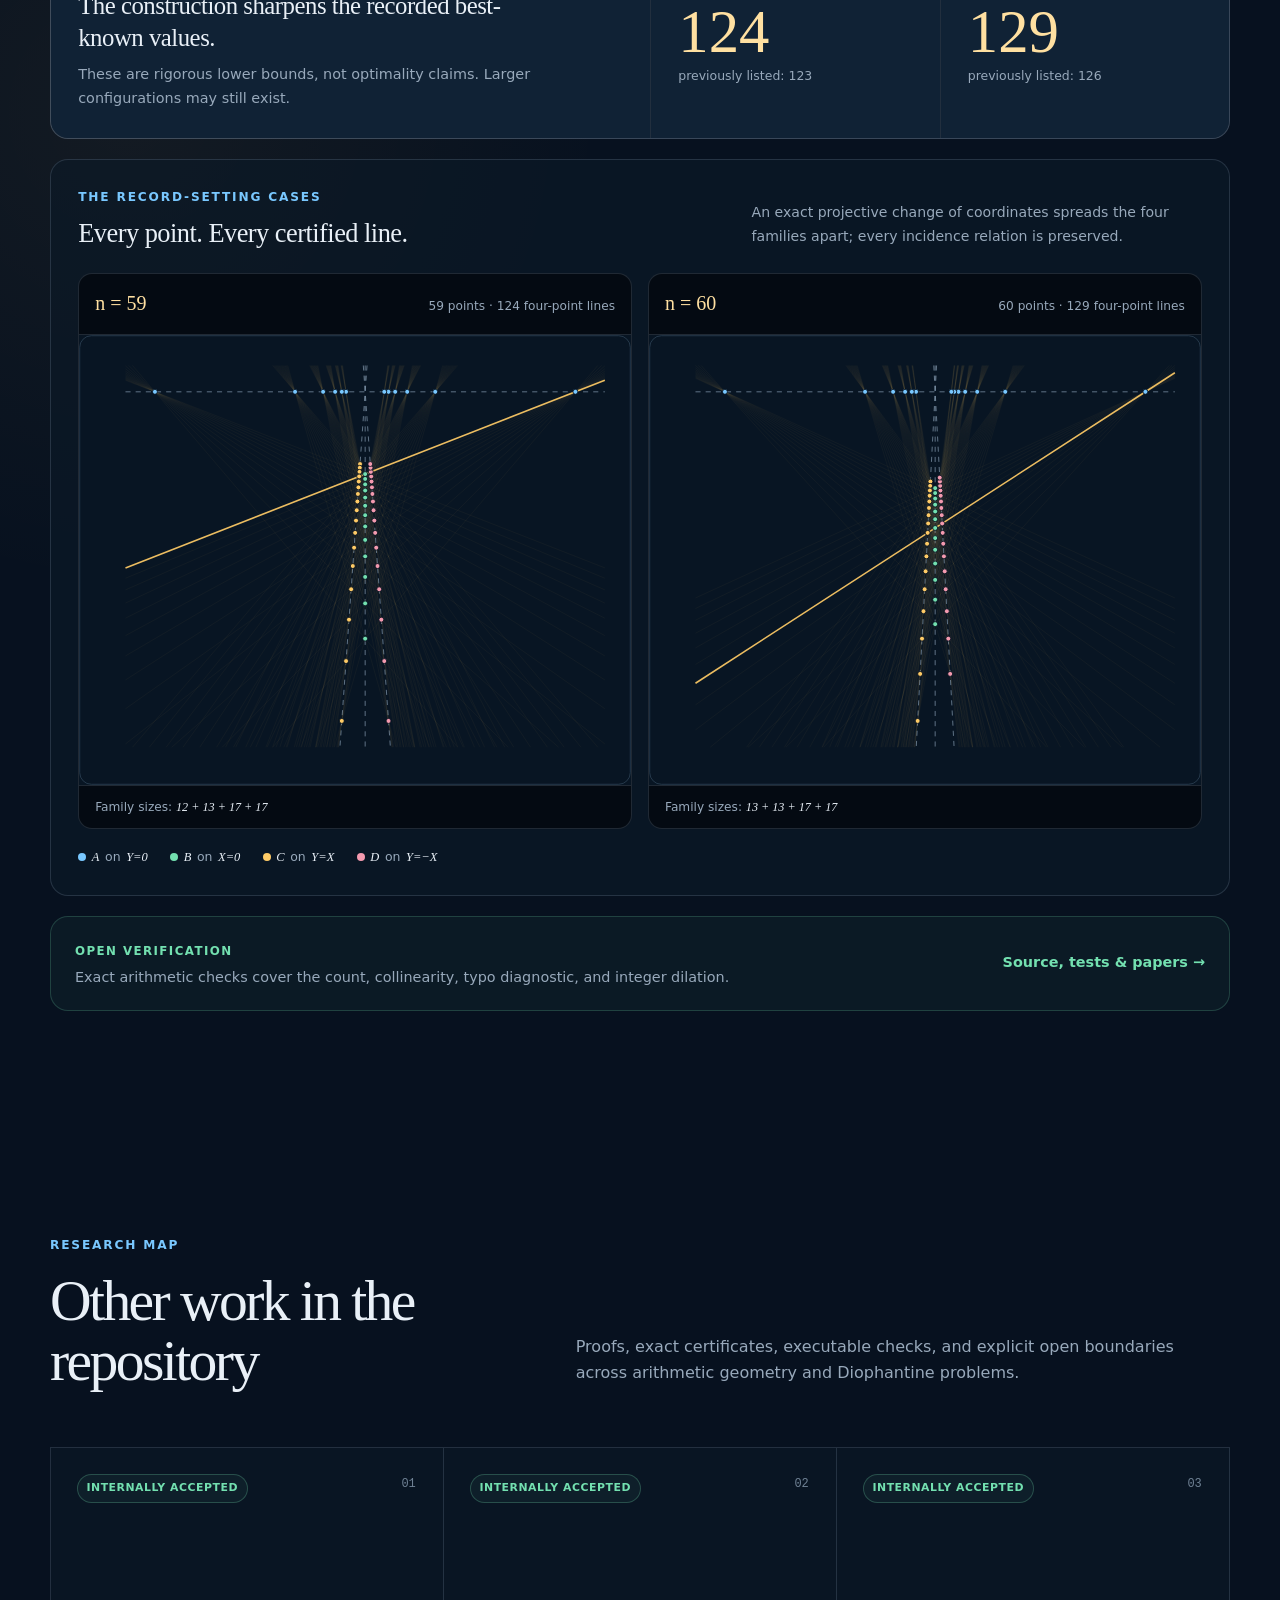
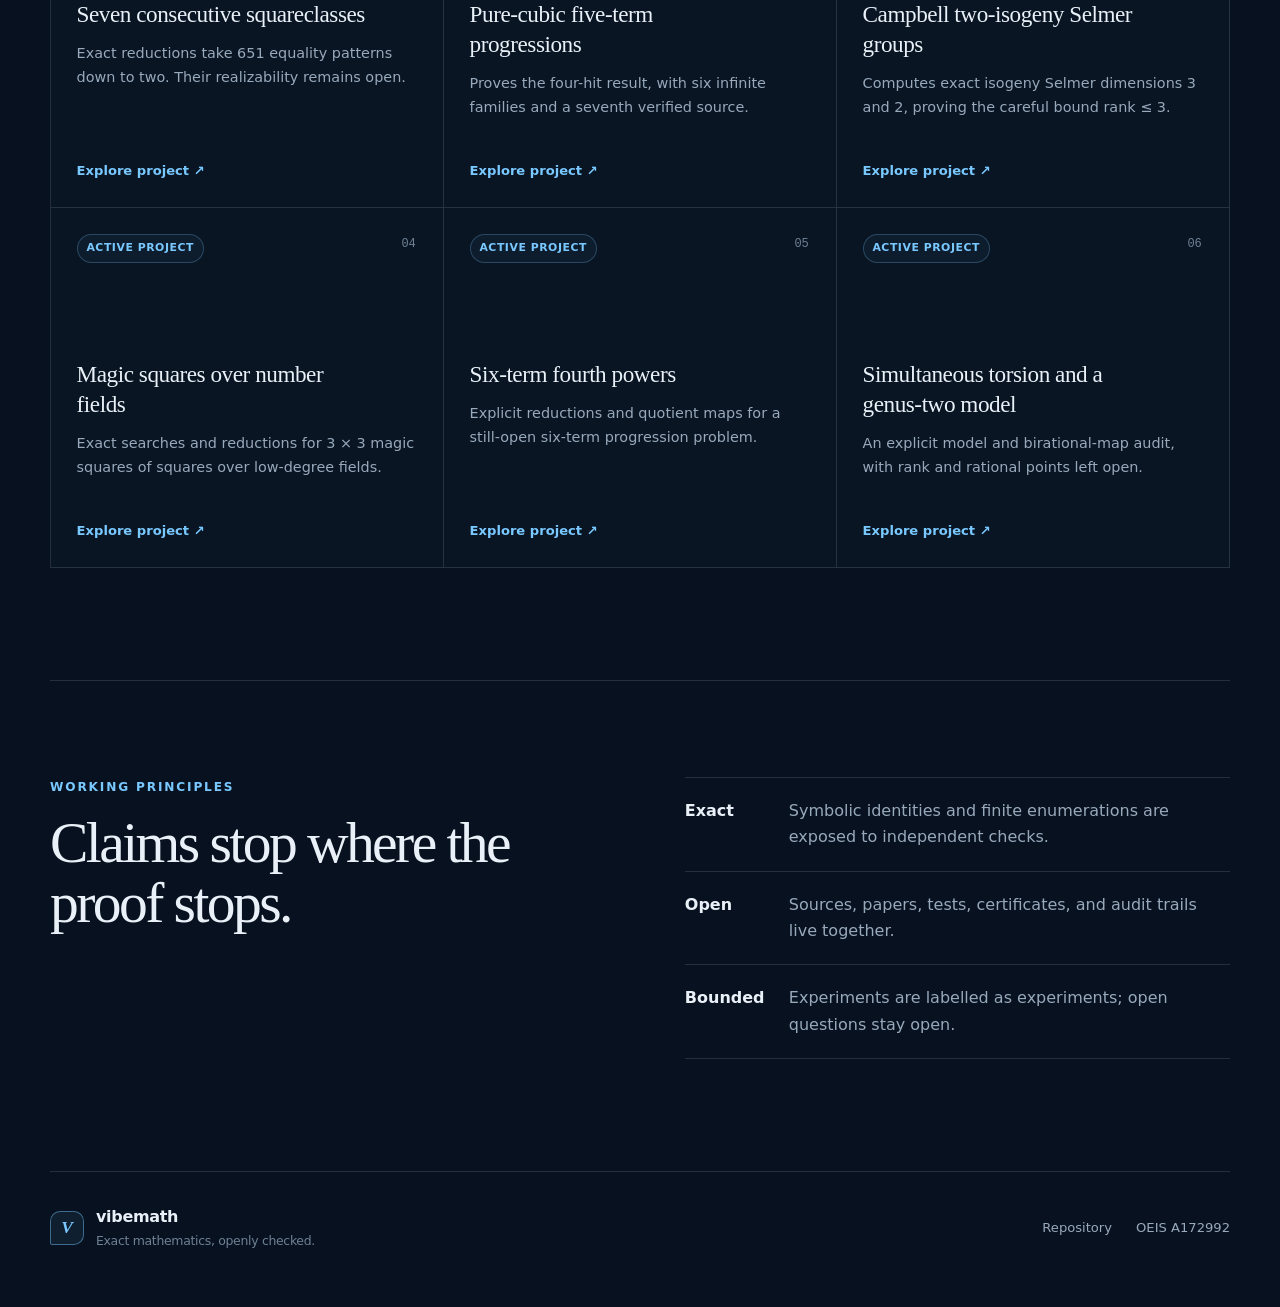
==== commit aed5e430: "Spread orchard diagrams with projective coordinates" ====
--- a/docs/index.html
+++ b/docs/index.html
@@ -103,7 +103,7 @@
         <section class="configuration-gallery" aria-labelledby="configuration-title">
           <div class="configuration-heading">
             <div><p class="eyebrow">The record-setting cases</p><h3 id="configuration-title">Every point. Every certified line.</h3></div>
-            <p>The rational coordinates are affinely rescaled for legibility; collinearity is preserved exactly.</p>
+            <p>An exact projective change of coordinates spreads the four families apart; every incidence relation is preserved.</p>
           </div>
           <div class="configuration-grid">
             <figure class="configuration-figure">
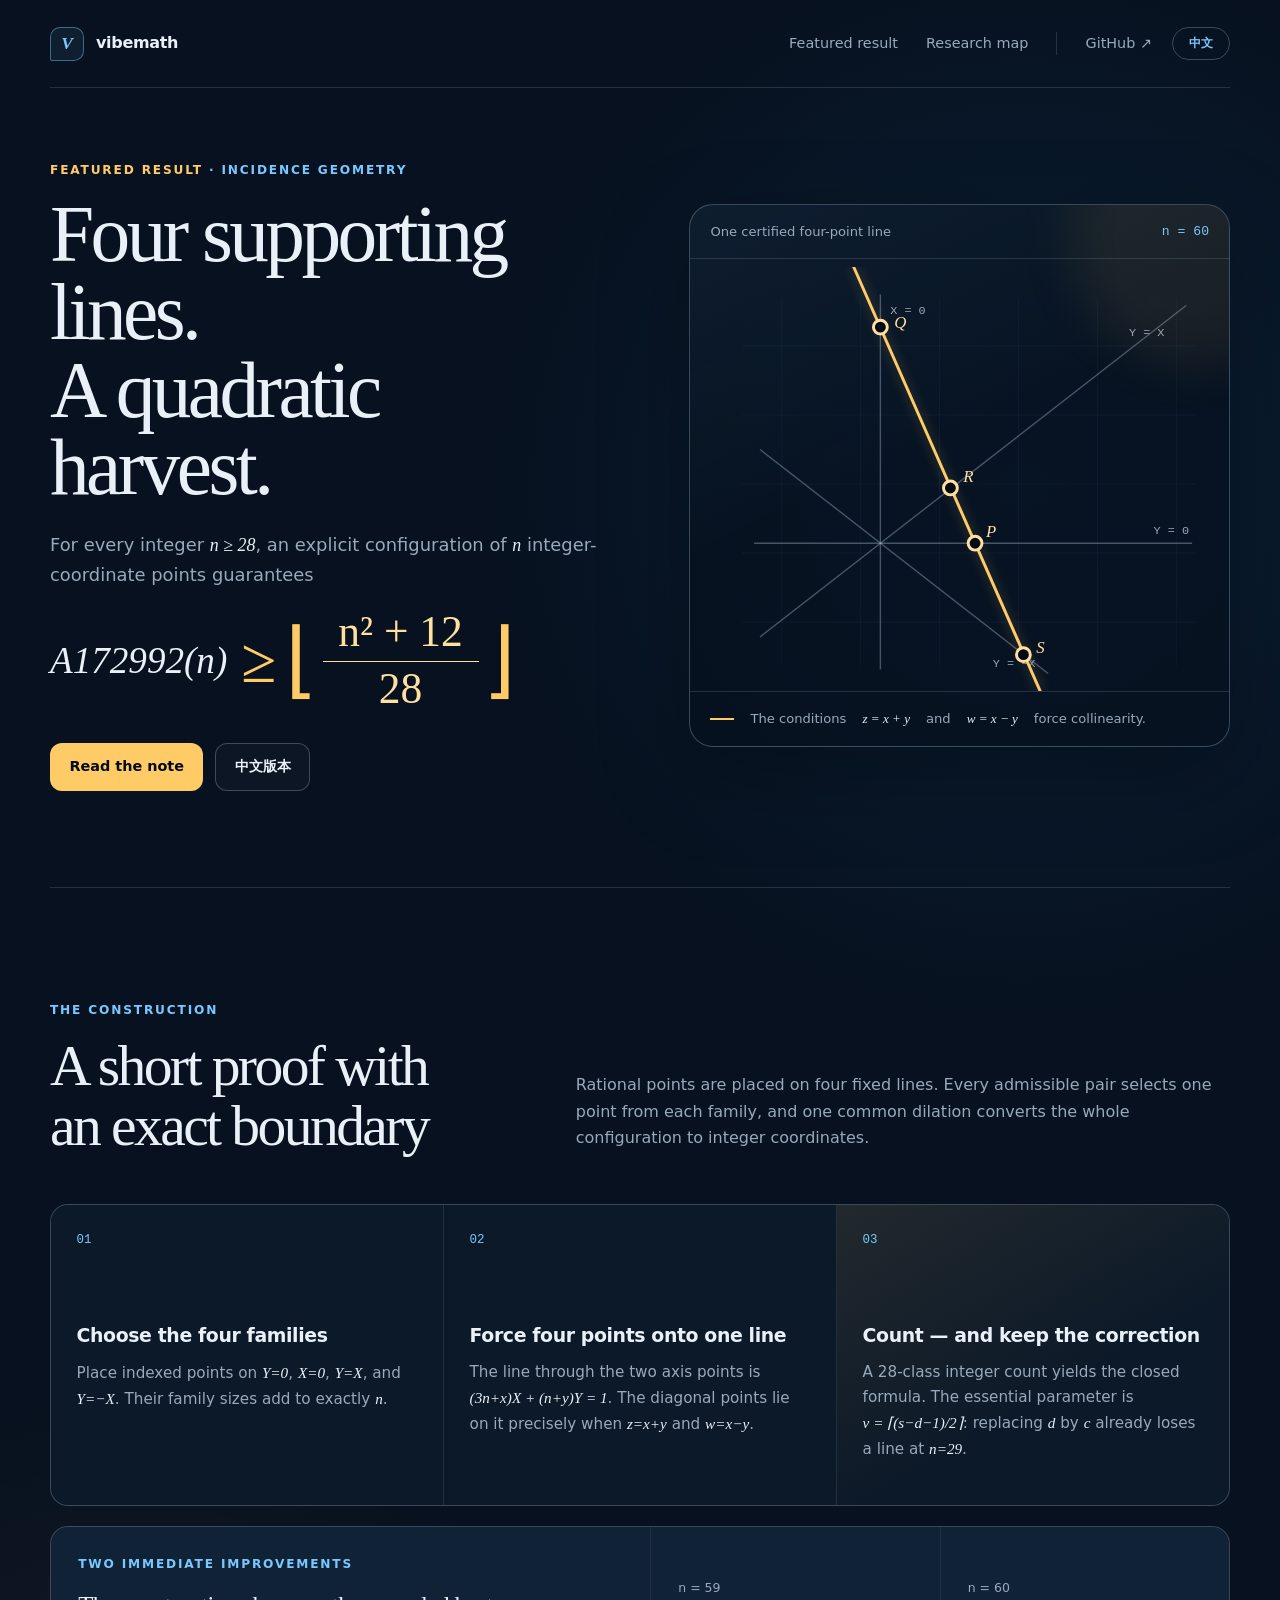
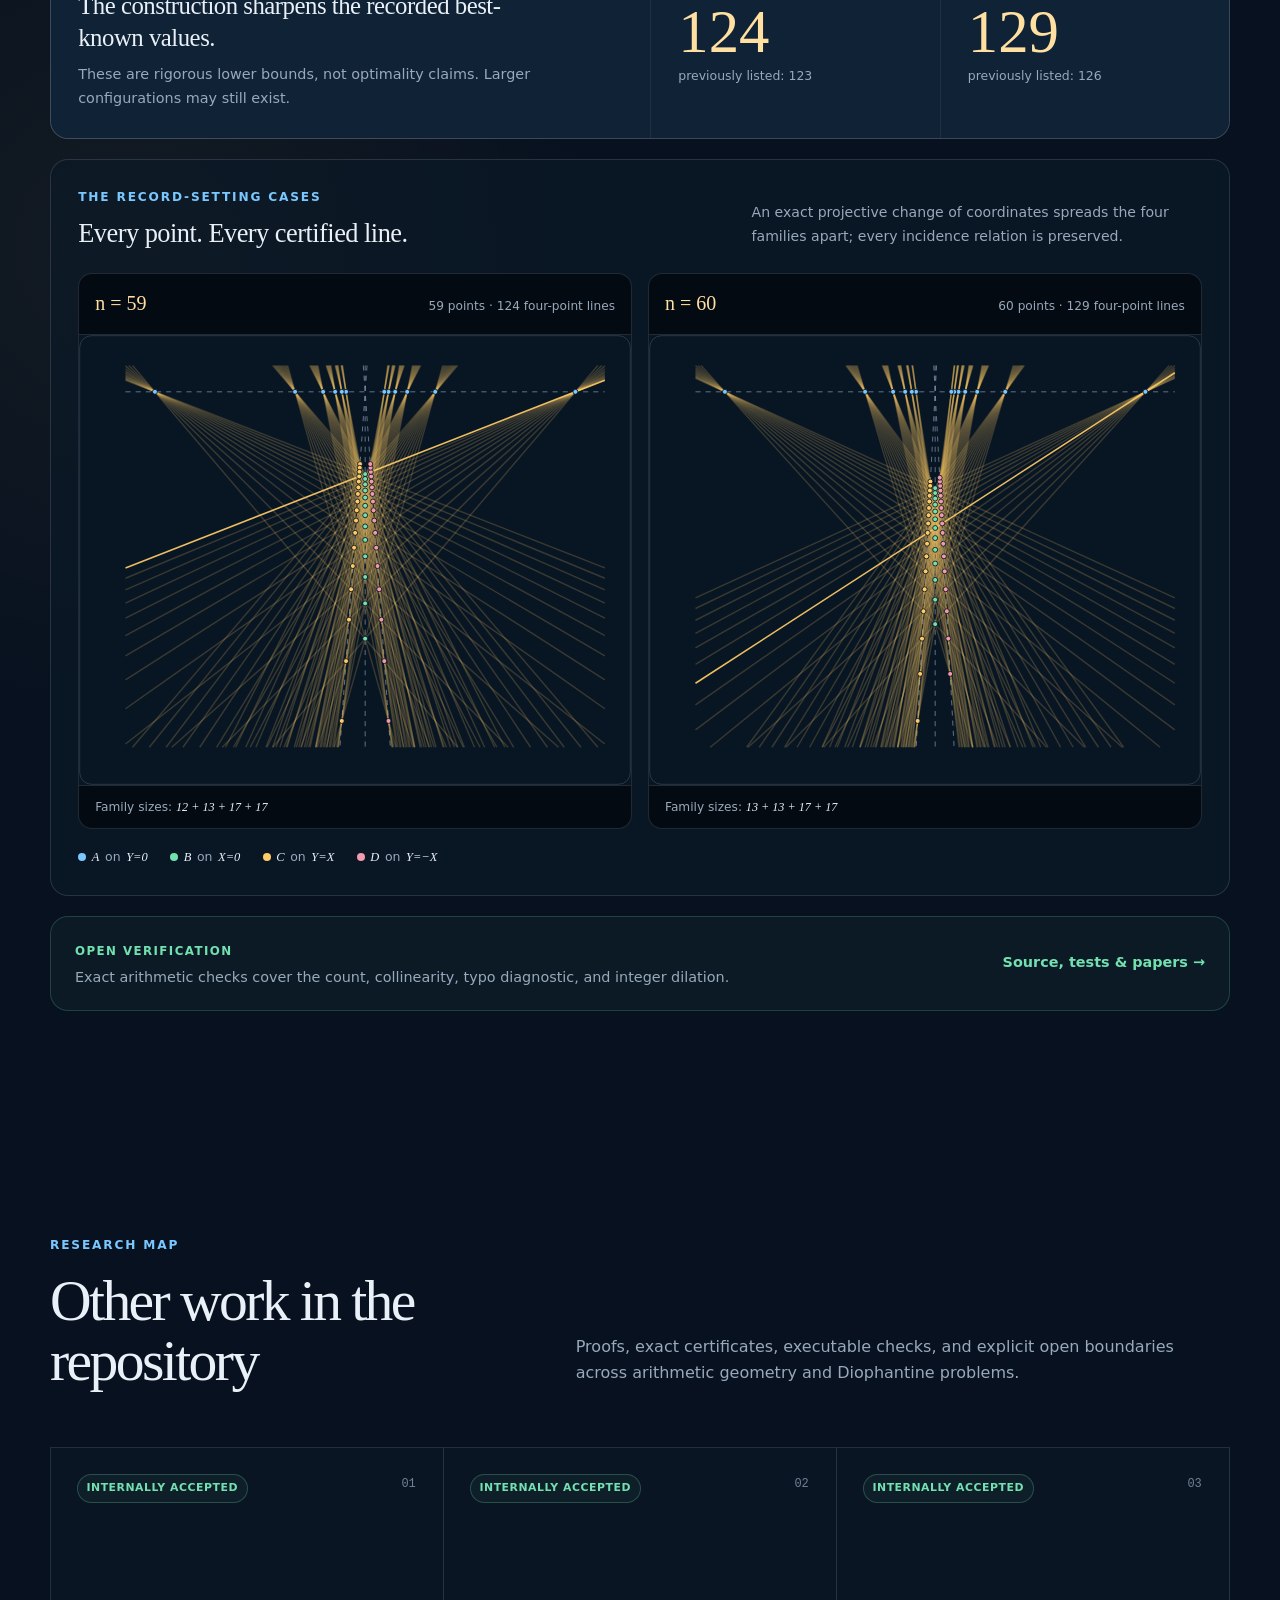
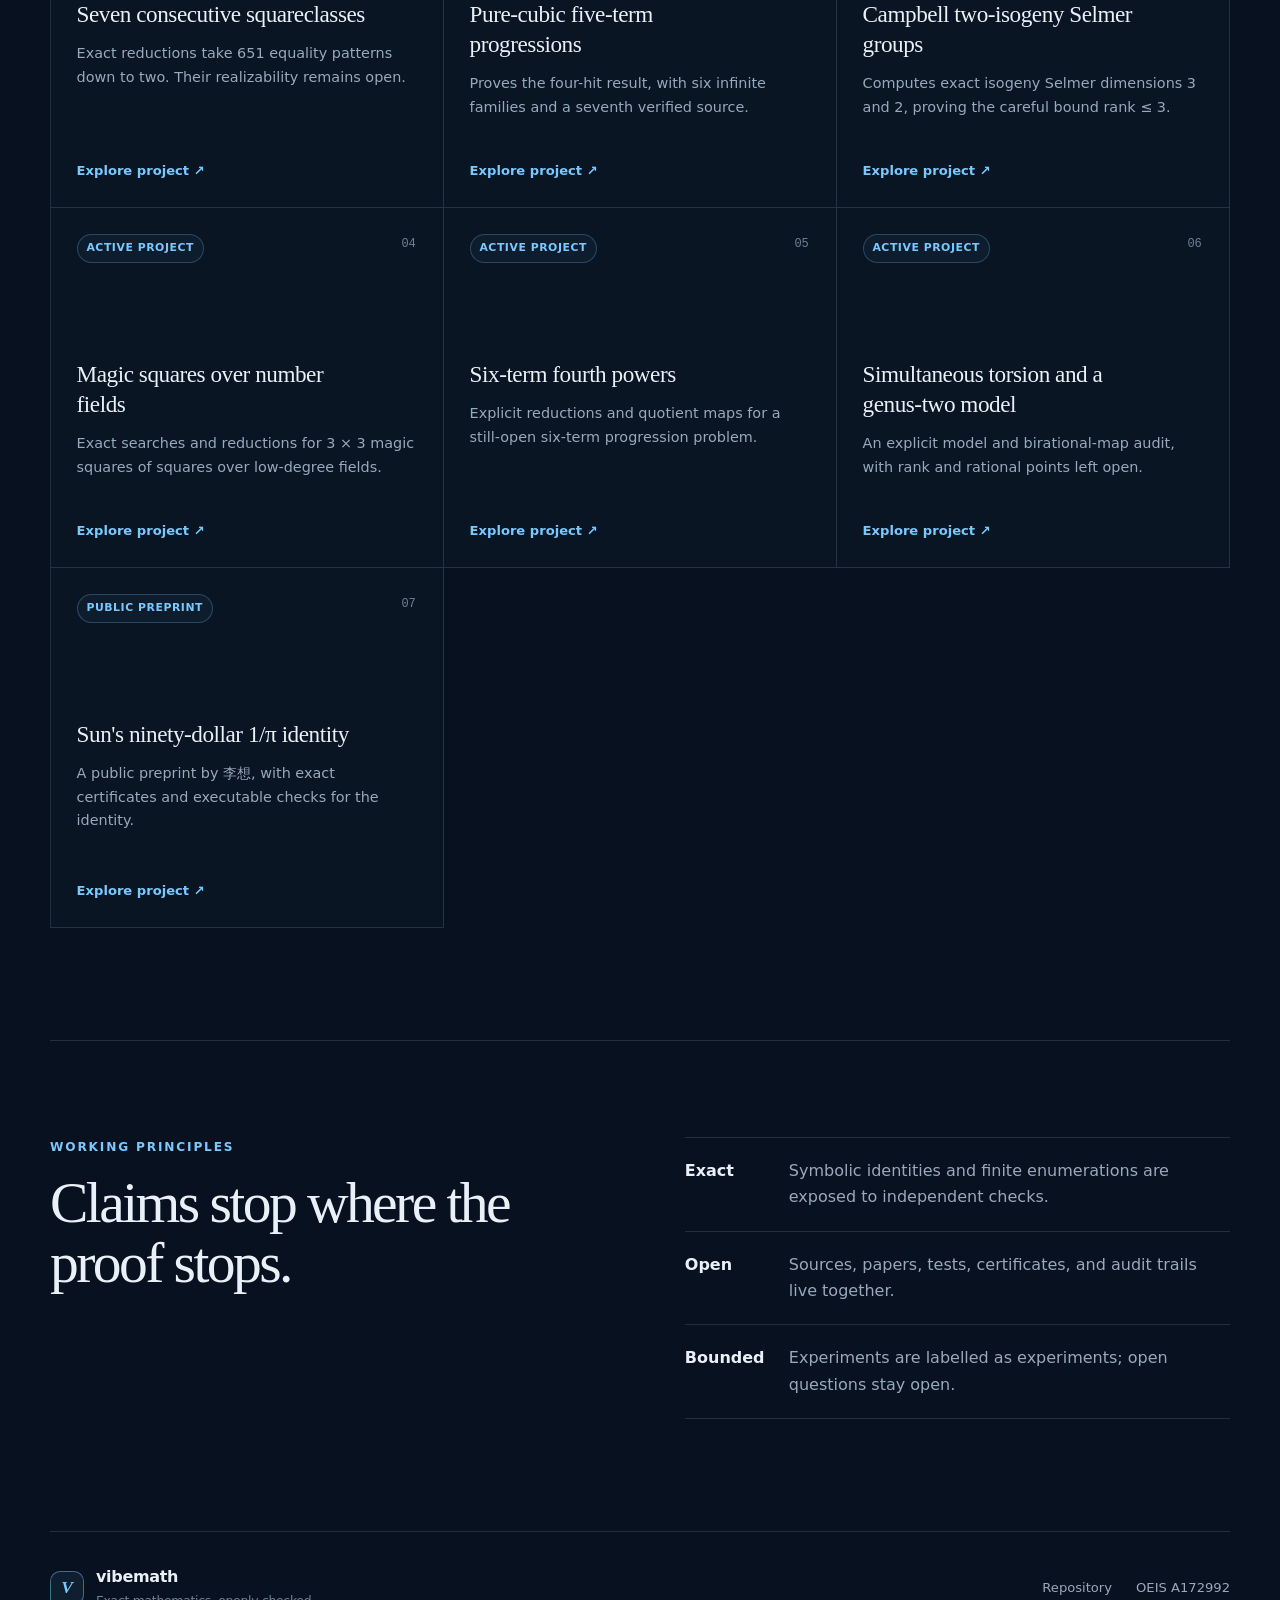
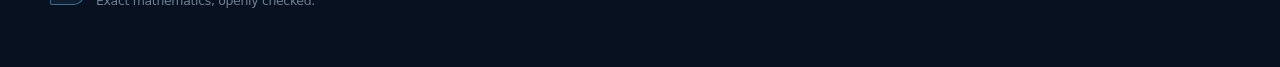
==== commit 5bc2e2ff: "Publish Sun's ninety-dollar series proof and exact certificates Add the public preprint by 李想 with L" ====
--- a/docs/index.html
+++ b/docs/index.html
@@ -156,6 +156,9 @@
           <a class="research-card" href="https://github.com/lixiang90/vibemath/tree/main/powers-in-progressions/elliptic-simultaneous-torsion-c29">
             <span class="status status-active">Active project</span><span class="card-number">06</span><h3>Simultaneous torsion and a genus-two model</h3><p>An explicit model and birational-map audit, with rank and rational points left open.</p><span class="card-link">Explore project <span aria-hidden="true">↗</span></span>
           </a>
+          <a class="research-card" href="https://github.com/lixiang90/vibemath/tree/main/ramanujan-series/sun90-identity">
+            <span class="status status-active">Public preprint</span><span class="card-number">07</span><h3>Sun's ninety-dollar 1/π identity</h3><p>A public preprint by 李想, with exact certificates and executable checks for the identity.</p><span class="card-link">Explore project <span aria-hidden="true">↗</span></span>
+          </a>
         </div>
       </section>
 
